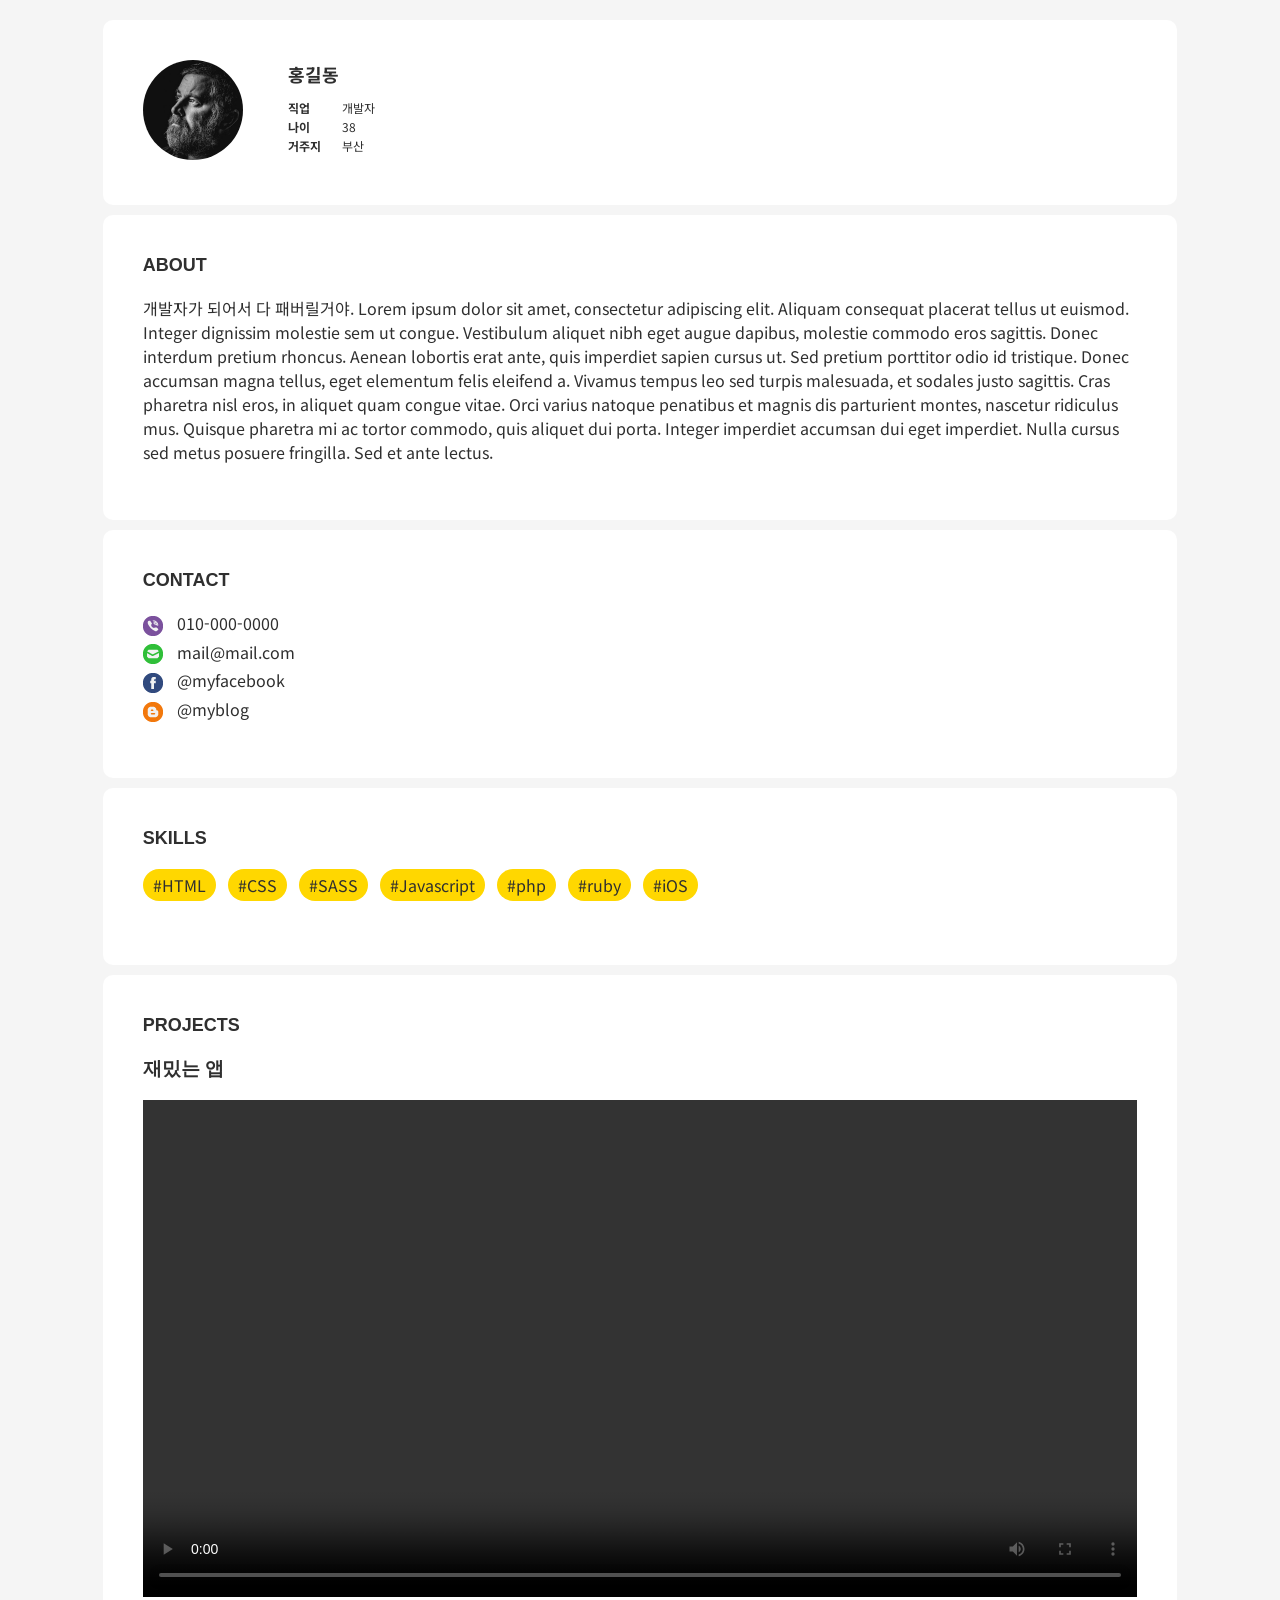
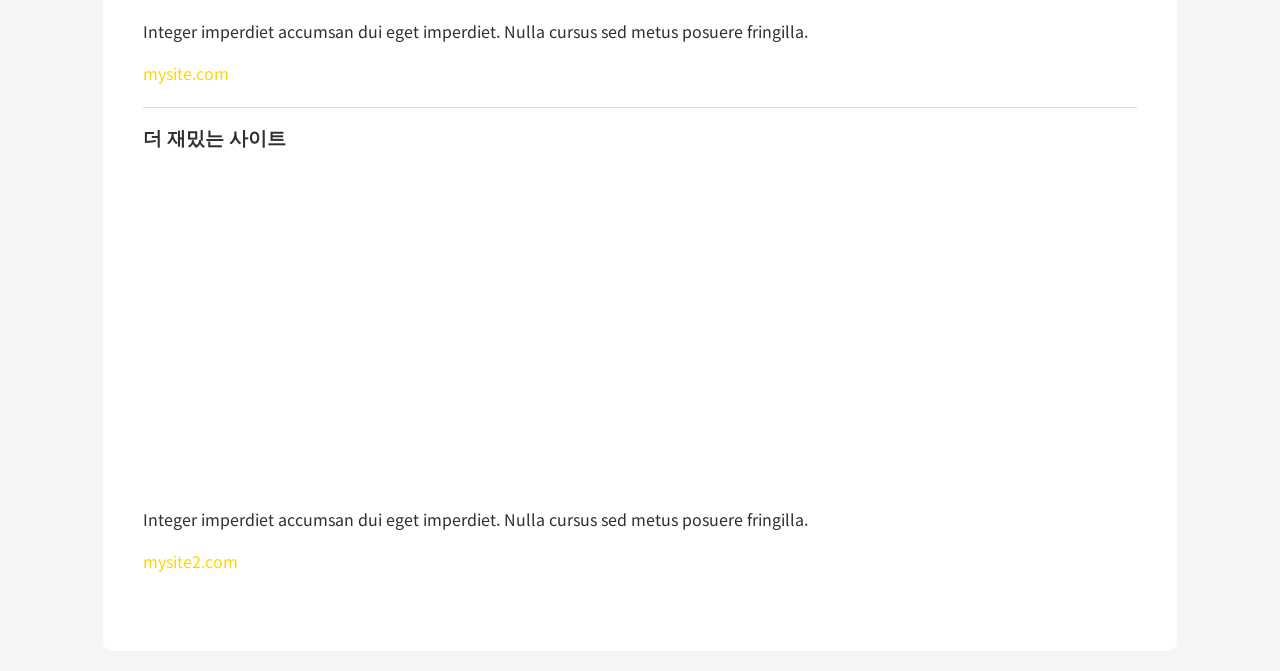
==== 0724/index.html @ 57f7f732 "Add files via upload" ====
<!DOCTYPE html>
<html lang="ko">
<head>
    <meta charset="UTF-8">
    <title>강보승 이력서</title>
    <link rel="stylesheet" href="css/style.css">
</head>
<body>
    <div class="wrapper">
        <h1>홍길동의 이력서</h1> 
    
        <section id="my_info">
            <h2>My info</h2> 
            <img src="images/profile.jpg" alt="홍길동의 얼굴 사진" />
            <table>
                <tbody>
                    <tr id="myname">
                        <th>이름</th>
                        <td>홍길동</td>
                    </tr>
                    <tr>
                        <th>직업</th>
                        <td>개발자</td>
                    </tr>
                    <tr>
                        <th>나이</th>
                        <td>38</td>
                    </tr>
                    <tr>
                        <th>거주지</th>
                        <td>부산</td>
                    </tr>
                </tbody>
            </table>
        </section>
            
        <section id=""about>
            <h2>About</h2>
            <p>개발자가 되어서 다 패버릴거야. Lorem ipsum dolor sit amet, consectetur adipiscing elit. Aliquam consequat placerat tellus ut euismod. Integer dignissim molestie sem ut congue. Vestibulum aliquet nibh eget augue dapibus, molestie commodo eros sagittis. Donec interdum pretium rhoncus. Aenean lobortis erat ante, quis imperdiet sapien cursus ut. Sed pretium porttitor odio id tristique. Donec accumsan magna tellus, eget elementum felis eleifend a. Vivamus tempus leo sed turpis malesuada, et sodales justo sagittis. Cras pharetra nisl eros, in aliquet quam congue vitae. Orci varius natoque penatibus et magnis dis parturient montes, nascetur ridiculus mus. Quisque pharetra mi ac tortor commodo, quis aliquet dui porta. Integer imperdiet accumsan dui eget imperdiet. Nulla cursus sed metus posuere fringilla. Sed et ante lectus.</p>   
        </section>
        
        <section id="contact">
            <h2>Contact</h2>
            <ul>
                <li>
                    <a href="tel:0100000000">010-000-0000</a>
                </li>
                <li>
                    <a href="mailto:mail@mail.com" target="_blank">mail@mail.com</a>
                </li>
                <li>
                    <a href="https://facebook.com/myfacebook" target="_blank">@myfacebook</a>
                </li>
                <li>
                    <a href="https://naver.blog.com/myblog" target="_blank">@myblog</a>
                    </li>
            </ul>  
        </section>
        
        <section id="skill">
            <h2>Skills</h2>
            <ol>
                <li>HTML</li>
                <li>CSS</li>
                <li>SASS</li>
                <li>Javascript</li>
                <li>php</li>
                <li>ruby</li>
                <li>iOS</li>
            </ol>
        </section>
        
        <section id="project">
            <h2>Projects</h2>
            <ol>
                <li>
                    <h3>재밌는 앱</h3>
                    <video src="movie.mp4" controls></video>
                    <p>Integer imperdiet accumsan dui eget imperdiet. Nulla cursus sed metus posuere fringilla.</p>
                    <a href="https://mysite.com" target="_blank">mysite.com</a>
                </li>
                <li>
                    <h3>더 재밌는 사이트</h3>
                    <iframe width="100%" height="315" src="https://www.youtube.com/embed/7vedHzJu-H0" title="YouTube video player" frameborder="0" allow="accelerometer; autoplay; clipboard-write; encrypted-media; gyroscope; picture-in-picture" allowfullscreen></iframe>
                    <p>Integer imperdiet accumsan dui eget imperdiet. Nulla cursus sed metus posuere fringilla.</p>
                    <a href="https://mysite2.com" target="_blank">mysite2.com</a>
                </li>
            </ol>    
        </section>
    </div>
    

</body>
</html>
---- 0724/css/style.css ----
@charset "UTF-8";
@import url('https://fonts.googleapis.com/css2?family=Noto+Sans+KR&display=swap');

body {
    background-color: #f5f5f5;
    color: #2f2f2f;
    font-family: 'Noto Sans KR', sans-serif;
    font-size: 16px;
}

section {
    background-color: white;
    border-radius: 10px;
    padding: 40px;
    margin-bottom: 10px;
}

.wrapper {
    width: 85%;
    margin: 20px auto;
}

h1 {
    display: none;
}

h2, h3 {
    font-family: sans-serif;
}

h2 {
    margin: 0 0 20px 0;
    text-transform: uppercase;
    font-size: 18px;
}

#my_info h2 {
    display: none;
}

#my_info img {
    width: 100px;
    height: auto;
    border-radius: 50px;
    margin-right: 40px;
} 

table {
    display: inline-block;
    border-collapse: collapse;
    border-spacing: 0;
    vertical-align: top;
}

th {
    text-align: left;
    padding-right: 20px;
}

th, td {
    font-size: 12px;
}

#myname th {
    display: none;
}

#myname td {
    display: block;
    font-size: 18px;
    font-weight: bold;
    margin-bottom: 10px;
}

a {
    color: inherit;
    text-decoration: none;
}

a:hover {
    text-decoration: underline;
    color: gold;
}

ul {
    list-style: none;
    padding: 0;
}

ul li {
    margin-bottom: 4px;
}

ul li::before {
    display: inline-block;
    width: 20px;
    height: 20px;
    vertical-align: middle;
    margin-right: 10px;
}

ul li:nth-child(1)::before {
    content: url('../images/ico_mobile.png');
}
ul li:nth-child(2)::before {
    content: url('../images/ico_email.png');
}
ul li:nth-child(3)::before {
    content: url('../images/ico_facebook.png');
}
ul li:nth-child(4)::before {
    content: url('../images/ico_blog.png');
}

#skill ol {
    list-style: none;
    padding: 0;
}

#skill li {
    display: inline-block;
    background-color: gold;
    padding: 4px 10px;
    border-radius: 32px;
    margin: 0 8px 8px 0;
}

#skill li::before {
    content: "#";
}

#project ol {
    list-style: none;
    padding: 0;
}

#project li {
    border-bottom: 1px solid #ddd;
    padding-bottom: 20px;
}

#project li:last-child {
    border-bottom: none;
}

#project video {
    width: 100%;
}

#project a {
    color: gold;
    display: inline-block;
    border-radius: 4px;
    padding: 2px 8px 2px 0;
}

#project a:hover {
    background-color: #2f2f2f;
    text-decoration: none;
    padding: 2px 8px;
    transition: padding 0.2s;
}
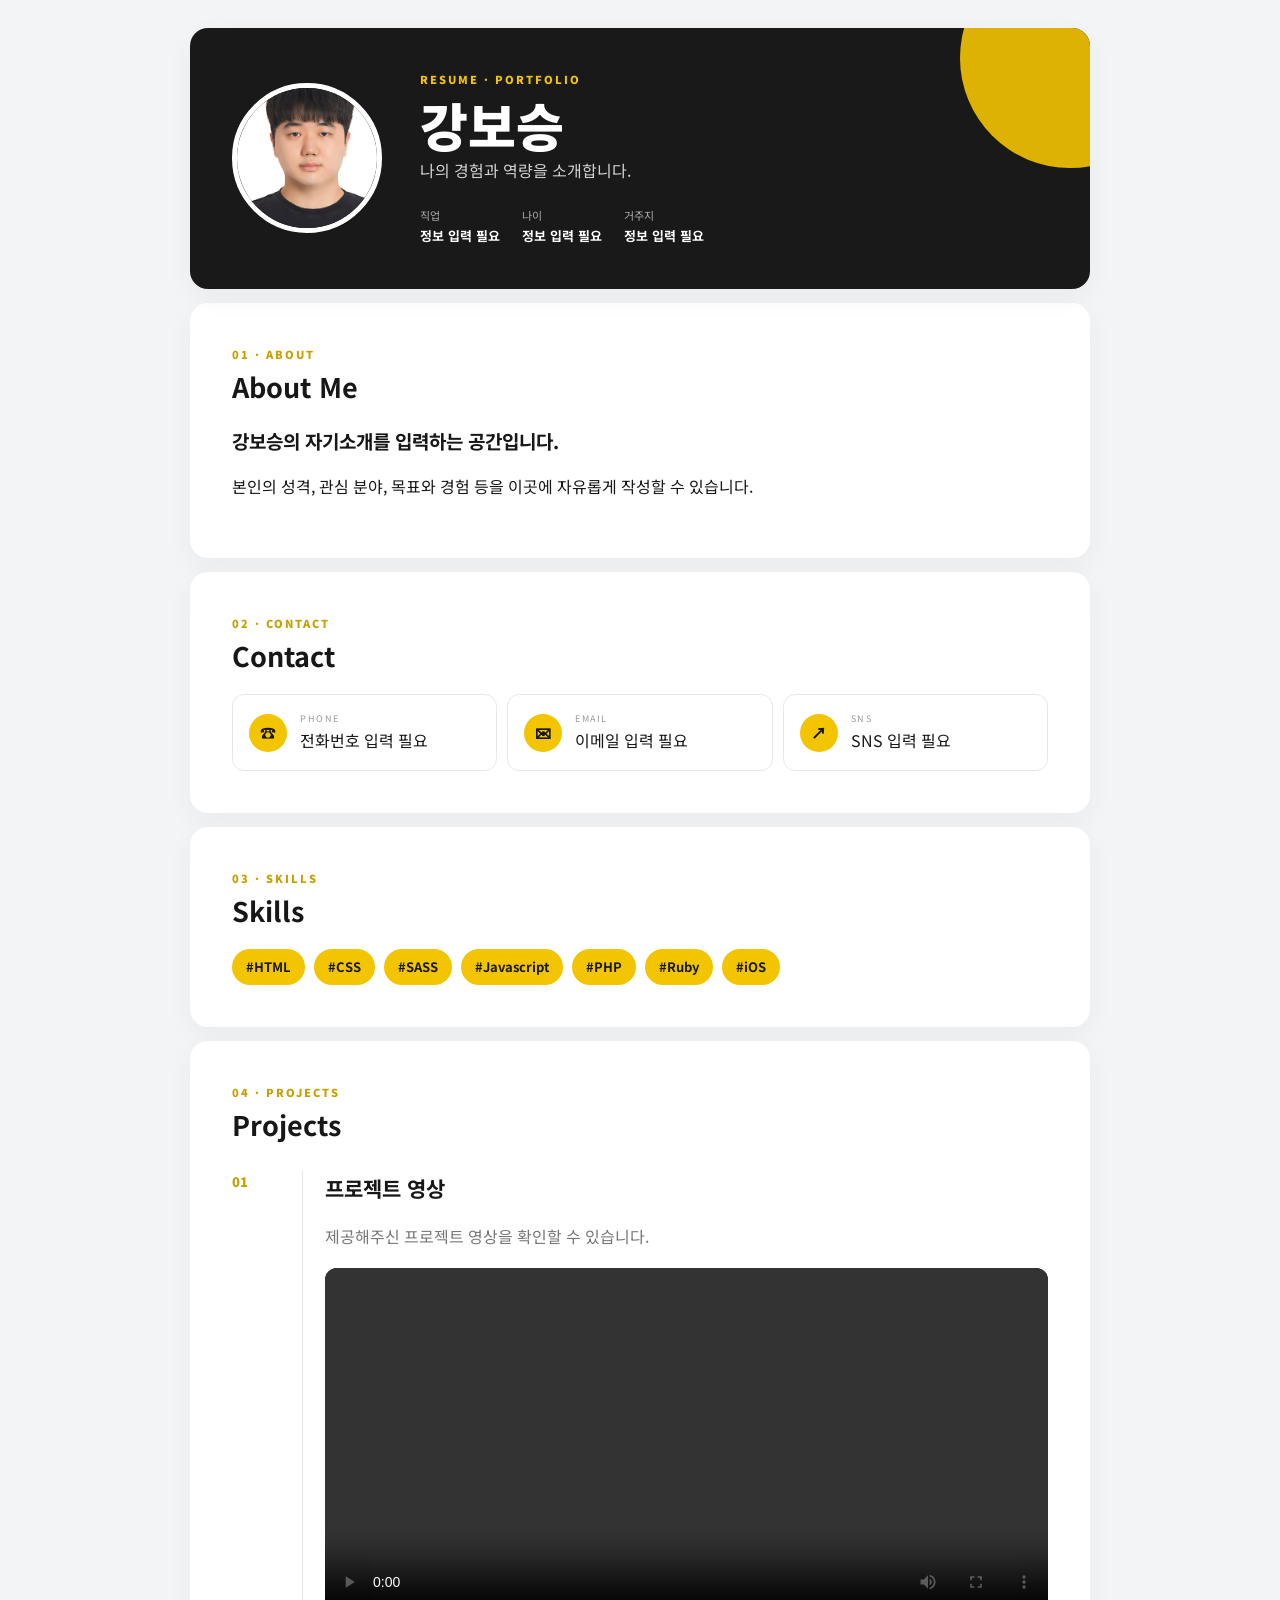
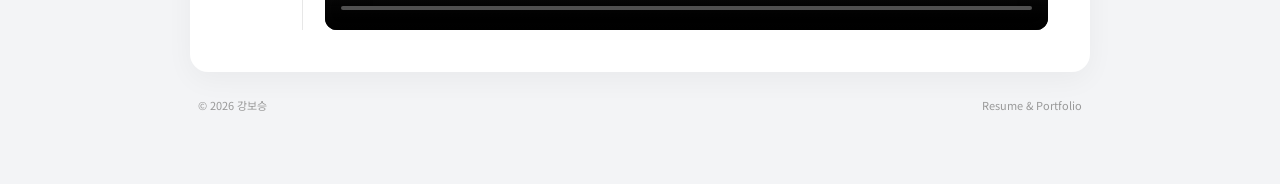
==== commit 50380d10: "Add files via upload" ====
--- a/0724/index.html
+++ b/0724/index.html
@@ -1,94 +1,84 @@
 <!DOCTYPE html>
 <html lang="ko">
 <head>
-    <meta charset="UTF-8">
-    <title>강보승 이력서</title>
-    <link rel="stylesheet" href="css/style.css">
+  <meta charset="UTF-8">
+  <meta name="viewport" content="width=device-width, initial-scale=1.0">
+  <meta name="description" content="강보승 개인 이력서 및 포트폴리오">
+  <title>강보승 | Resume & Portfolio</title>
+  <link rel="stylesheet" href="css/style.css">
 </head>
 <body>
-    <div class="wrapper">
-        <h1>홍길동의 이력서</h1> 
-    
-        <section id="my_info">
-            <h2>My info</h2> 
-            <img src="images/profile.jpg" alt="홍길동의 얼굴 사진" />
-            <table>
-                <tbody>
-                    <tr id="myname">
-                        <th>이름</th>
-                        <td>홍길동</td>
-                    </tr>
-                    <tr>
-                        <th>직업</th>
-                        <td>개발자</td>
-                    </tr>
-                    <tr>
-                        <th>나이</th>
-                        <td>38</td>
-                    </tr>
-                    <tr>
-                        <th>거주지</th>
-                        <td>부산</td>
-                    </tr>
-                </tbody>
-            </table>
-        </section>
-            
-        <section id=""about>
-            <h2>About</h2>
-            <p>개발자가 되어서 다 패버릴거야. Lorem ipsum dolor sit amet, consectetur adipiscing elit. Aliquam consequat placerat tellus ut euismod. Integer dignissim molestie sem ut congue. Vestibulum aliquet nibh eget augue dapibus, molestie commodo eros sagittis. Donec interdum pretium rhoncus. Aenean lobortis erat ante, quis imperdiet sapien cursus ut. Sed pretium porttitor odio id tristique. Donec accumsan magna tellus, eget elementum felis eleifend a. Vivamus tempus leo sed turpis malesuada, et sodales justo sagittis. Cras pharetra nisl eros, in aliquet quam congue vitae. Orci varius natoque penatibus et magnis dis parturient montes, nascetur ridiculus mus. Quisque pharetra mi ac tortor commodo, quis aliquet dui porta. Integer imperdiet accumsan dui eget imperdiet. Nulla cursus sed metus posuere fringilla. Sed et ante lectus.</p>   
-        </section>
-        
-        <section id="contact">
-            <h2>Contact</h2>
-            <ul>
-                <li>
-                    <a href="tel:0100000000">010-000-0000</a>
-                </li>
-                <li>
-                    <a href="mailto:mail@mail.com" target="_blank">mail@mail.com</a>
-                </li>
-                <li>
-                    <a href="https://facebook.com/myfacebook" target="_blank">@myfacebook</a>
-                </li>
-                <li>
-                    <a href="https://naver.blog.com/myblog" target="_blank">@myblog</a>
-                    </li>
-            </ul>  
-        </section>
-        
-        <section id="skill">
-            <h2>Skills</h2>
-            <ol>
-                <li>HTML</li>
-                <li>CSS</li>
-                <li>SASS</li>
-                <li>Javascript</li>
-                <li>php</li>
-                <li>ruby</li>
-                <li>iOS</li>
-            </ol>
-        </section>
-        
-        <section id="project">
-            <h2>Projects</h2>
-            <ol>
-                <li>
-                    <h3>재밌는 앱</h3>
-                    <video src="movie.mp4" controls></video>
-                    <p>Integer imperdiet accumsan dui eget imperdiet. Nulla cursus sed metus posuere fringilla.</p>
-                    <a href="https://mysite.com" target="_blank">mysite.com</a>
-                </li>
-                <li>
-                    <h3>더 재밌는 사이트</h3>
-                    <iframe width="100%" height="315" src="https://www.youtube.com/embed/7vedHzJu-H0" title="YouTube video player" frameborder="0" allow="accelerometer; autoplay; clipboard-write; encrypted-media; gyroscope; picture-in-picture" allowfullscreen></iframe>
-                    <p>Integer imperdiet accumsan dui eget imperdiet. Nulla cursus sed metus posuere fringilla.</p>
-                    <a href="https://mysite2.com" target="_blank">mysite2.com</a>
-                </li>
-            </ol>    
-        </section>
-    </div>
-    
+  <main class="wrapper">
 
+    <section id="my_info" class="profile-card">
+      <div class="profile-photo">
+        <img src="images/profile.jpg" alt="강보승의 증명사진">
+      </div>
+      <div class="profile-content">
+        <p class="eyebrow">RESUME · PORTFOLIO</p>
+        <h1>강보승</h1>
+        <p class="profile-message">나의 경험과 역량을 소개합니다.</p>
+        <div class="info-grid">
+          <div><span>직업</span><strong>정보 입력 필요</strong></div>
+          <div><span>나이</span><strong>정보 입력 필요</strong></div>
+          <div><span>거주지</span><strong>정보 입력 필요</strong></div>
+        </div>
+      </div>
+    </section>
+
+    <section id="about">
+      <p class="section-label">01 · ABOUT</p>
+      <h2>About Me</h2>
+      <p class="lead">강보승의 자기소개를 입력하는 공간입니다.</p>
+      <p>본인의 성격, 관심 분야, 목표와 경험 등을 이곳에 자유롭게 작성할 수 있습니다.</p>
+    </section>
+
+    <section id="contact">
+      <p class="section-label">02 · CONTACT</p>
+      <h2>Contact</h2>
+      <div class="contact-list">
+        <a href="#" class="contact-item">
+          <span class="icon">☎</span>
+          <span><small>PHONE</small>전화번호 입력 필요</span>
+        </a>
+        <a href="#" class="contact-item">
+          <span class="icon">✉</span>
+          <span><small>EMAIL</small>이메일 입력 필요</span>
+        </a>
+        <a href="#" target="_blank" rel="noopener" class="contact-item">
+          <span class="icon">↗</span>
+          <span><small>SNS</small>SNS 입력 필요</span>
+        </a>
+      </div>
+    </section>
+
+    <section id="skill">
+      <p class="section-label">03 · SKILLS</p>
+      <h2>Skills</h2>
+      <div class="skills">
+        <span>#HTML</span><span>#CSS</span><span>#SASS</span>
+        <span>#Javascript</span><span>#PHP</span><span>#Ruby</span><span>#iOS</span>
+      </div>
+    </section>
+
+    <section id="project">
+      <p class="section-label">04 · PROJECTS</p>
+      <h2>Projects</h2>
+      <article class="project-card">
+        <div class="project-number">01</div>
+        <div class="project-body">
+          <h3>프로젝트 영상</h3>
+          <p>제공해주신 프로젝트 영상을 확인할 수 있습니다.</p>
+          <video src="movie.mp4" controls playsinline preload="metadata"></video>
+        </div>
+      </article>
+    </section>
+
+    <footer>
+      <span>© 2026 강보승</span>
+      <span>Resume & Portfolio</span>
+    </footer>
+
+  </main>
 </body>
-</html>+</html>
--- a/0724/css/style.css
+++ b/0724/css/style.css
@@ -1,162 +1,253 @@
 @charset "UTF-8";
-@import url('https://fonts.googleapis.com/css2?family=Noto+Sans+KR&display=swap');
+@import url('https://fonts.googleapis.com/css2?family=Noto+Sans+KR:wght@400;500;700;900&display=swap');
+
+:root {
+  --bg: #f3f4f6;
+  --card: #fff;
+  --text: #171717;
+  --muted: #777;
+  --line: #e7e7e7;
+  --accent: #f3c400;
+  --accent-dark: #c79f00;
+}
+
+* { box-sizing: border-box; }
+
+html { scroll-behavior: smooth; }
 
 body {
-    background-color: #f5f5f5;
-    color: #2f2f2f;
-    font-family: 'Noto Sans KR', sans-serif;
-    font-size: 16px;
+  margin: 0;
+  background: var(--bg);
+  color: var(--text);
+  font-family: 'Noto Sans KR', sans-serif;
+  line-height: 1.7;
+}
+
+.wrapper {
+  width: min(900px, 92%);
+  margin: 28px auto 60px;
 }
 
 section {
-    background-color: white;
-    border-radius: 10px;
-    padding: 40px;
-    margin-bottom: 10px;
-}
-
-.wrapper {
-    width: 85%;
-    margin: 20px auto;
-}
+  background: var(--card);
+  border-radius: 18px;
+  padding: 42px;
+  margin-bottom: 14px;
+  box-shadow: 0 8px 28px rgba(0,0,0,.045);
+}
+
+.profile-card {
+  display: flex;
+  align-items: center;
+  gap: 38px;
+  min-height: 250px;
+  background: #191919;
+  color: white;
+  overflow: hidden;
+  position: relative;
+}
+
+.profile-card::after {
+  content: "";
+  position: absolute;
+  width: 220px;
+  height: 220px;
+  right: -90px;
+  top: -80px;
+  border-radius: 50%;
+  background: var(--accent);
+  opacity: .9;
+}
+
+.profile-photo {
+  position: relative;
+  z-index: 1;
+  flex: 0 0 150px;
+}
+
+.profile-photo img {
+  display: block;
+  width: 150px;
+  height: 150px;
+  object-fit: cover;
+  border-radius: 50%;
+  border: 5px solid white;
+}
+
+.profile-content {
+  position: relative;
+  z-index: 1;
+}
+
+.eyebrow, .section-label {
+  margin: 0 0 7px;
+  font-size: 11px;
+  font-weight: 900;
+  letter-spacing: 2px;
+  color: var(--accent-dark);
+}
+
+.profile-card .eyebrow { color: var(--accent); }
+
+h1, h2, h3 { margin-top: 0; }
 
 h1 {
-    display: none;
-}
-
-h2, h3 {
-    font-family: sans-serif;
+  margin-bottom: 4px;
+  font-size: clamp(32px, 6vw, 52px);
+  line-height: 1.1;
+  font-weight: 900;
 }
 
 h2 {
-    margin: 0 0 20px 0;
-    text-transform: uppercase;
-    font-size: 18px;
-}
-
-#my_info h2 {
-    display: none;
-}
-
-#my_info img {
-    width: 100px;
-    height: auto;
-    border-radius: 50px;
-    margin-right: 40px;
-} 
-
-table {
-    display: inline-block;
-    border-collapse: collapse;
-    border-spacing: 0;
-    vertical-align: top;
-}
-
-th {
-    text-align: left;
-    padding-right: 20px;
-}
-
-th, td {
-    font-size: 12px;
-}
-
-#myname th {
-    display: none;
-}
-
-#myname td {
-    display: block;
-    font-size: 18px;
-    font-weight: bold;
-    margin-bottom: 10px;
-}
-
-a {
-    color: inherit;
-    text-decoration: none;
-}
-
-a:hover {
-    text-decoration: underline;
-    color: gold;
-}
-
-ul {
-    list-style: none;
-    padding: 0;
-}
-
-ul li {
-    margin-bottom: 4px;
-}
-
-ul li::before {
-    display: inline-block;
-    width: 20px;
-    height: 20px;
-    vertical-align: middle;
-    margin-right: 10px;
-}
-
-ul li:nth-child(1)::before {
-    content: url('../images/ico_mobile.png');
-}
-ul li:nth-child(2)::before {
-    content: url('../images/ico_email.png');
-}
-ul li:nth-child(3)::before {
-    content: url('../images/ico_facebook.png');
-}
-ul li:nth-child(4)::before {
-    content: url('../images/ico_blog.png');
-}
-
-#skill ol {
-    list-style: none;
-    padding: 0;
-}
-
-#skill li {
-    display: inline-block;
-    background-color: gold;
-    padding: 4px 10px;
-    border-radius: 32px;
-    margin: 0 8px 8px 0;
-}
-
-#skill li::before {
-    content: "#";
-}
-
-#project ol {
-    list-style: none;
-    padding: 0;
-}
-
-#project li {
-    border-bottom: 1px solid #ddd;
-    padding-bottom: 20px;
-}
-
-#project li:last-child {
-    border-bottom: none;
-}
-
-#project video {
-    width: 100%;
-}
-
-#project a {
-    color: gold;
-    display: inline-block;
-    border-radius: 4px;
-    padding: 2px 8px 2px 0;
-}
-
-#project a:hover {
-    background-color: #2f2f2f;
-    text-decoration: none;
-    padding: 2px 8px;
-    transition: padding 0.2s;
-}
+  margin-bottom: 22px;
+  font-size: 27px;
+  line-height: 1.2;
+}
+
+h3 {
+  margin-bottom: 6px;
+  font-size: 21px;
+}
+
+.profile-message {
+  margin: 0 0 22px;
+  color: #d2d2d2;
+}
+
+.info-grid {
+  display: flex;
+  flex-wrap: wrap;
+  gap: 22px;
+}
+
+.info-grid div {
+  display: flex;
+  flex-direction: column;
+}
+
+.info-grid span {
+  color: #aaa;
+  font-size: 11px;
+  text-transform: uppercase;
+}
+
+.info-grid strong { font-size: 13px; }
+
+.lead {
+  font-size: 19px;
+  font-weight: 700;
+  margin-bottom: 8px;
+}
+
+.contact-list {
+  display: grid;
+  grid-template-columns: repeat(3, 1fr);
+  gap: 10px;
+}
+
+.contact-item {
+  display: flex;
+  align-items: center;
+  gap: 13px;
+  padding: 16px;
+  border: 1px solid var(--line);
+  border-radius: 12px;
+  color: inherit;
+  text-decoration: none;
+  transition: .2s ease;
+}
+
+.contact-item:hover {
+  transform: translateY(-2px);
+  border-color: var(--accent);
+  background: #fffdf2;
+}
+
+.contact-item small {
+  display: block;
+  color: #999;
+  font-size: 9px;
+  letter-spacing: 1.5px;
+}
+
+.icon {
+  display: grid;
+  place-items: center;
+  width: 38px;
+  height: 38px;
+  border-radius: 50%;
+  background: var(--accent);
+  font-weight: 900;
+}
+
+.skills {
+  display: flex;
+  flex-wrap: wrap;
+  gap: 9px;
+}
+
+.skills span {
+  padding: 7px 14px;
+  border-radius: 999px;
+  background: var(--accent);
+  font-size: 13px;
+  font-weight: 700;
+}
+
+.project-card {
+  display: grid;
+  grid-template-columns: 55px 1fr;
+  gap: 15px;
+  padding-top: 8px;
+}
+
+.project-number {
+  font-size: 13px;
+  font-weight: 900;
+  color: var(--accent-dark);
+}
+
+.project-body {
+  border-left: 1px solid var(--line);
+  padding-left: 22px;
+}
+
+.project-body p { color: var(--muted); }
+
+video {
+  display: block;
+  width: 100%;
+  max-height: 560px;
+  margin-top: 18px;
+  background: #111;
+  border-radius: 12px;
+}
+
+footer {
+  display: flex;
+  justify-content: space-between;
+  color: #999;
+  font-size: 11px;
+  padding: 10px 8px;
+}
+
+@media (max-width: 650px) {
+  .wrapper { width: 94%; margin-top: 12px; }
+  section { padding: 26px 22px; border-radius: 14px; }
+
+  .profile-card {
+    align-items: flex-start;
+    flex-direction: column;
+    gap: 20px;
+  }
+
+  .profile-photo img {
+    width: 110px;
+    height: 110px;
+  }
+
+  .contact-list { grid-template-columns: 1fr; }
+  .project-card { grid-template-columns: 35px 1fr; }
+  .project-body { padding-left: 15px; }
+  footer { flex-direction: column; gap: 3px; }
+}
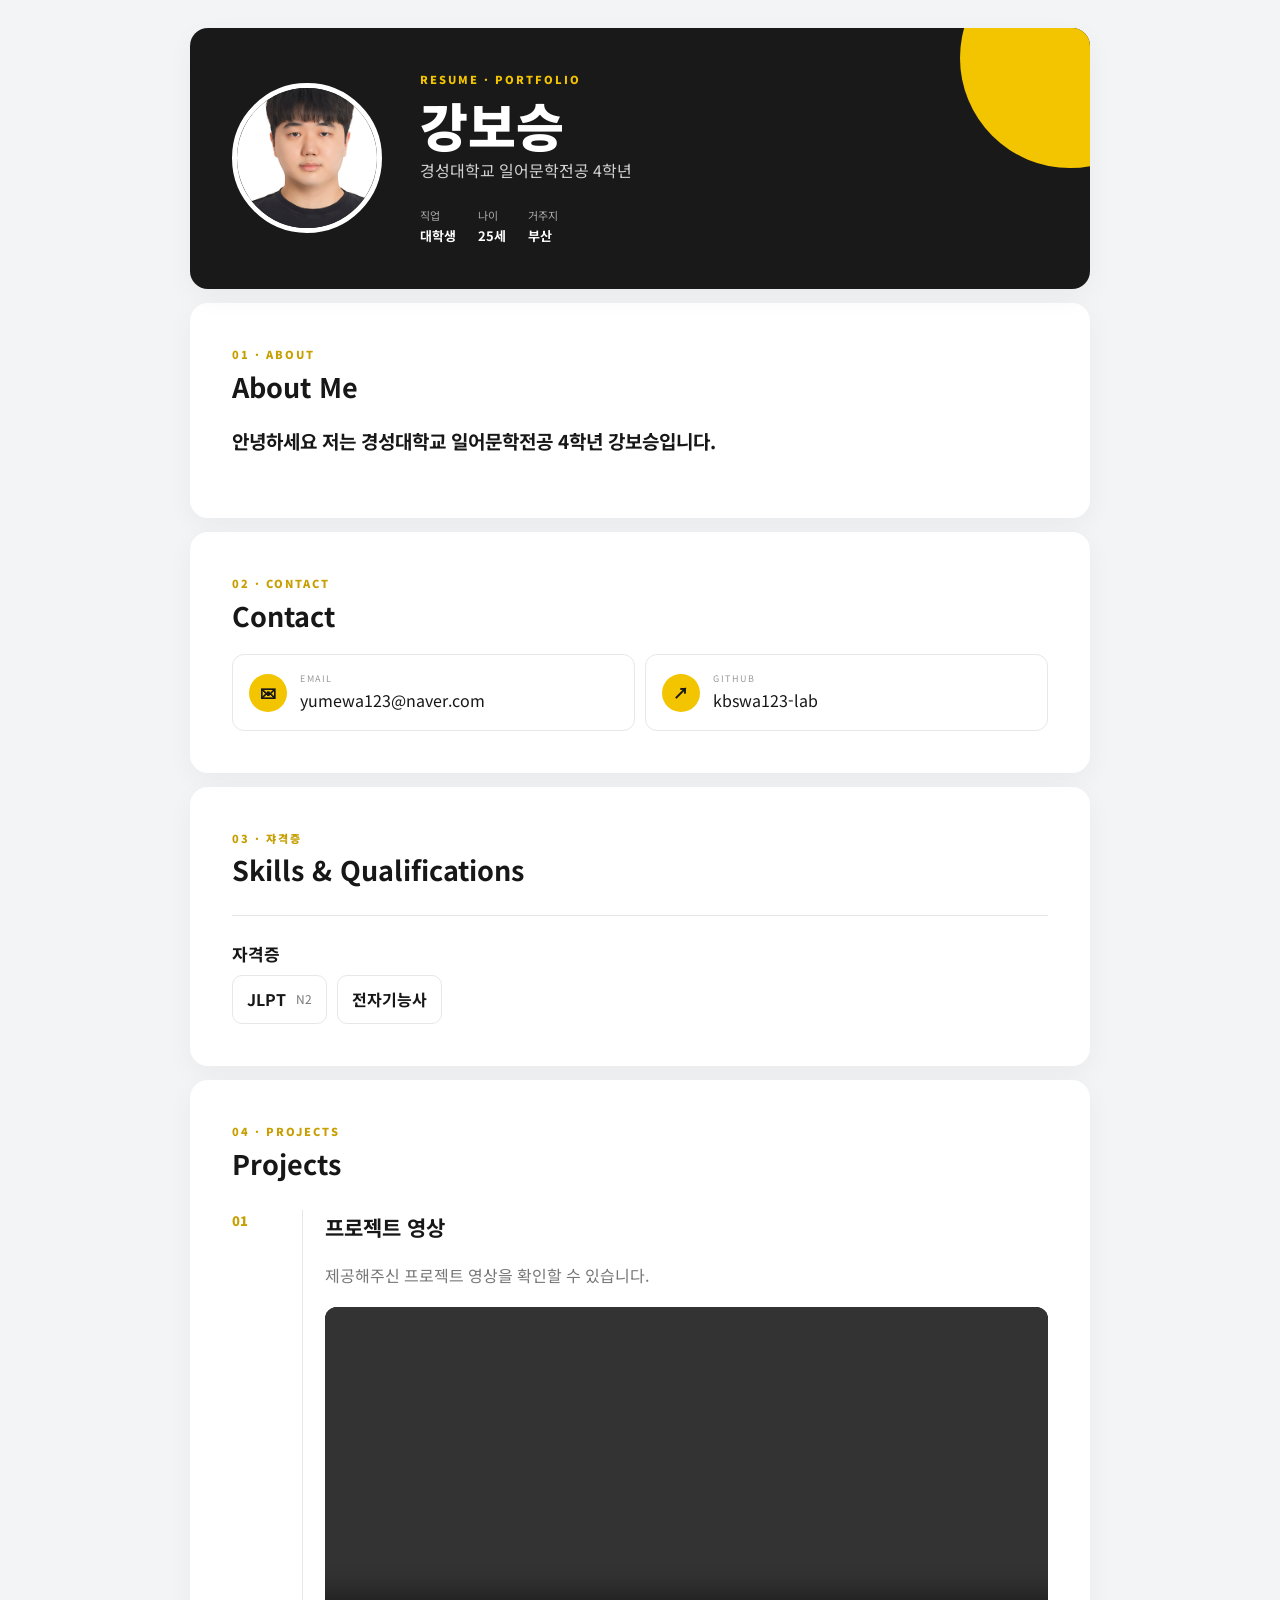
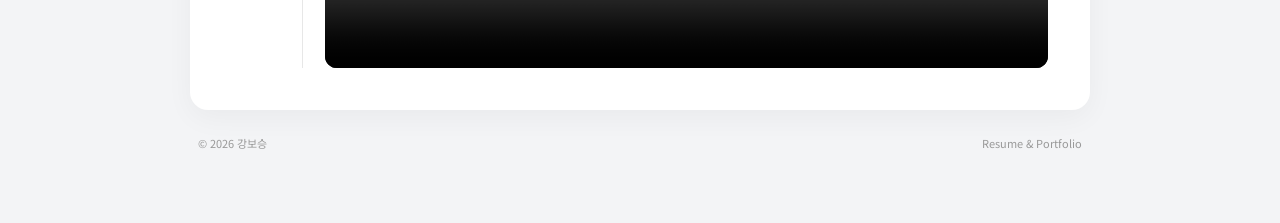
==== commit 8a569bc0: "Add files via upload" ====
--- a/0724/index.html
+++ b/0724/index.html
@@ -1,84 +1,20 @@
 <!DOCTYPE html>
-<html lang="ko">
-<head>
-  <meta charset="UTF-8">
-  <meta name="viewport" content="width=device-width, initial-scale=1.0">
-  <meta name="description" content="강보승 개인 이력서 및 포트폴리오">
-  <title>강보승 | Resume & Portfolio</title>
-  <link rel="stylesheet" href="css/style.css">
-</head>
-<body>
-  <main class="wrapper">
-
-    <section id="my_info" class="profile-card">
-      <div class="profile-photo">
-        <img src="images/profile.jpg" alt="강보승의 증명사진">
-      </div>
-      <div class="profile-content">
-        <p class="eyebrow">RESUME · PORTFOLIO</p>
-        <h1>강보승</h1>
-        <p class="profile-message">나의 경험과 역량을 소개합니다.</p>
-        <div class="info-grid">
-          <div><span>직업</span><strong>정보 입력 필요</strong></div>
-          <div><span>나이</span><strong>정보 입력 필요</strong></div>
-          <div><span>거주지</span><strong>정보 입력 필요</strong></div>
-        </div>
-      </div>
-    </section>
-
-    <section id="about">
-      <p class="section-label">01 · ABOUT</p>
-      <h2>About Me</h2>
-      <p class="lead">강보승의 자기소개를 입력하는 공간입니다.</p>
-      <p>본인의 성격, 관심 분야, 목표와 경험 등을 이곳에 자유롭게 작성할 수 있습니다.</p>
-    </section>
-
-    <section id="contact">
-      <p class="section-label">02 · CONTACT</p>
-      <h2>Contact</h2>
-      <div class="contact-list">
-        <a href="#" class="contact-item">
-          <span class="icon">☎</span>
-          <span><small>PHONE</small>전화번호 입력 필요</span>
-        </a>
-        <a href="#" class="contact-item">
-          <span class="icon">✉</span>
-          <span><small>EMAIL</small>이메일 입력 필요</span>
-        </a>
-        <a href="#" target="_blank" rel="noopener" class="contact-item">
-          <span class="icon">↗</span>
-          <span><small>SNS</small>SNS 입력 필요</span>
-        </a>
-      </div>
-    </section>
-
-    <section id="skill">
-      <p class="section-label">03 · SKILLS</p>
-      <h2>Skills</h2>
-      <div class="skills">
-        <span>#HTML</span><span>#CSS</span><span>#SASS</span>
-        <span>#Javascript</span><span>#PHP</span><span>#Ruby</span><span>#iOS</span>
-      </div>
-    </section>
-
-    <section id="project">
-      <p class="section-label">04 · PROJECTS</p>
-      <h2>Projects</h2>
-      <article class="project-card">
-        <div class="project-number">01</div>
-        <div class="project-body">
-          <h3>프로젝트 영상</h3>
-          <p>제공해주신 프로젝트 영상을 확인할 수 있습니다.</p>
-          <video src="movie.mp4" controls playsinline preload="metadata"></video>
-        </div>
-      </article>
-    </section>
-
-    <footer>
-      <span>© 2026 강보승</span>
-      <span>Resume & Portfolio</span>
-    </footer>
-
-  </main>
-</body>
-</html>
+<html lang="ko"><head>
+<meta charset="UTF-8"><meta name="viewport" content="width=device-width, initial-scale=1.0">
+<title>강보승 | Resume & Portfolio</title><link rel="stylesheet" href="css/style.css">
+</head><body><main class="wrapper">
+<section class="profile-card">
+<div class="profile-photo"><img src="images/profile.jpg" alt="강보승의 증명사진"></div>
+<div class="profile-content"><p class="eyebrow">RESUME · PORTFOLIO</p><h1>강보승</h1>
+<p class="profile-message">경성대학교 일어문학전공 4학년</p>
+<div class="info-grid"><div><span>직업</span><strong>대학생</strong></div><div><span>나이</span><strong>25세</strong></div><div><span>거주지</span><strong>부산</strong></div></div></div></section>
+<section id="about"><p class="section-label">01 · ABOUT</p><h2>About Me</h2><p class="lead">안녕하세요 저는 경성대학교 일어문학전공 4학년 강보승입니다.</p></section>
+<section id="contact"><p class="section-label">02 · CONTACT</p><h2>Contact</h2><div class="contact-list">
+<a href="mailto:yumewa123@naver.com" class="contact-item"><span class="icon">✉</span><span><small>EMAIL</small>yumewa123@naver.com</span></a>
+<a href="https://github.com/kbswa123-lab" target="_blank" rel="noopener" class="contact-item"><span class="icon">↗</span><span><small>GITHUB</small>kbswa123-lab</span></a>
+</div></section>
+<section id="skill"><p class="section-label">03 · 쟈격증</p><h2>Skills & Qualifications</h2>
+<div class="qualifications"><h3>자격증</h3><div class="qualification-list"><div><strong>JLPT</strong><span>N2</span></div><div><strong>전자기능사</strong></div></div></div></section>
+<section id="project"><p class="section-label">04 · PROJECTS</p><h2>Projects</h2><article class="project-card"><div class="project-number">01</div><div class="project-body"><h3>프로젝트 영상</h3><p>제공해주신 프로젝트 영상을 확인할 수 있습니다.</p><video src="movie.mp4" controls playsinline preload="metadata"></video></div></article></section>
+<footer><span>© 2026 강보승</span><span>Resume & Portfolio</span></footer>
+</main></body></html>
--- a/0724/css/style.css
+++ b/0724/css/style.css
@@ -1,253 +1,16 @@
 @charset "UTF-8";
 @import url('https://fonts.googleapis.com/css2?family=Noto+Sans+KR:wght@400;500;700;900&display=swap');
-
-:root {
-  --bg: #f3f4f6;
-  --card: #fff;
-  --text: #171717;
-  --muted: #777;
-  --line: #e7e7e7;
-  --accent: #f3c400;
-  --accent-dark: #c79f00;
-}
-
-* { box-sizing: border-box; }
-
-html { scroll-behavior: smooth; }
-
-body {
-  margin: 0;
-  background: var(--bg);
-  color: var(--text);
-  font-family: 'Noto Sans KR', sans-serif;
-  line-height: 1.7;
-}
-
-.wrapper {
-  width: min(900px, 92%);
-  margin: 28px auto 60px;
-}
-
-section {
-  background: var(--card);
-  border-radius: 18px;
-  padding: 42px;
-  margin-bottom: 14px;
-  box-shadow: 0 8px 28px rgba(0,0,0,.045);
-}
-
-.profile-card {
-  display: flex;
-  align-items: center;
-  gap: 38px;
-  min-height: 250px;
-  background: #191919;
-  color: white;
-  overflow: hidden;
-  position: relative;
-}
-
-.profile-card::after {
-  content: "";
-  position: absolute;
-  width: 220px;
-  height: 220px;
-  right: -90px;
-  top: -80px;
-  border-radius: 50%;
-  background: var(--accent);
-  opacity: .9;
-}
-
-.profile-photo {
-  position: relative;
-  z-index: 1;
-  flex: 0 0 150px;
-}
-
-.profile-photo img {
-  display: block;
-  width: 150px;
-  height: 150px;
-  object-fit: cover;
-  border-radius: 50%;
-  border: 5px solid white;
-}
-
-.profile-content {
-  position: relative;
-  z-index: 1;
-}
-
-.eyebrow, .section-label {
-  margin: 0 0 7px;
-  font-size: 11px;
-  font-weight: 900;
-  letter-spacing: 2px;
-  color: var(--accent-dark);
-}
-
-.profile-card .eyebrow { color: var(--accent); }
-
-h1, h2, h3 { margin-top: 0; }
-
-h1 {
-  margin-bottom: 4px;
-  font-size: clamp(32px, 6vw, 52px);
-  line-height: 1.1;
-  font-weight: 900;
-}
-
-h2 {
-  margin-bottom: 22px;
-  font-size: 27px;
-  line-height: 1.2;
-}
-
-h3 {
-  margin-bottom: 6px;
-  font-size: 21px;
-}
-
-.profile-message {
-  margin: 0 0 22px;
-  color: #d2d2d2;
-}
-
-.info-grid {
-  display: flex;
-  flex-wrap: wrap;
-  gap: 22px;
-}
-
-.info-grid div {
-  display: flex;
-  flex-direction: column;
-}
-
-.info-grid span {
-  color: #aaa;
-  font-size: 11px;
-  text-transform: uppercase;
-}
-
-.info-grid strong { font-size: 13px; }
-
-.lead {
-  font-size: 19px;
-  font-weight: 700;
-  margin-bottom: 8px;
-}
-
-.contact-list {
-  display: grid;
-  grid-template-columns: repeat(3, 1fr);
-  gap: 10px;
-}
-
-.contact-item {
-  display: flex;
-  align-items: center;
-  gap: 13px;
-  padding: 16px;
-  border: 1px solid var(--line);
-  border-radius: 12px;
-  color: inherit;
-  text-decoration: none;
-  transition: .2s ease;
-}
-
-.contact-item:hover {
-  transform: translateY(-2px);
-  border-color: var(--accent);
-  background: #fffdf2;
-}
-
-.contact-item small {
-  display: block;
-  color: #999;
-  font-size: 9px;
-  letter-spacing: 1.5px;
-}
-
-.icon {
-  display: grid;
-  place-items: center;
-  width: 38px;
-  height: 38px;
-  border-radius: 50%;
-  background: var(--accent);
-  font-weight: 900;
-}
-
-.skills {
-  display: flex;
-  flex-wrap: wrap;
-  gap: 9px;
-}
-
-.skills span {
-  padding: 7px 14px;
-  border-radius: 999px;
-  background: var(--accent);
-  font-size: 13px;
-  font-weight: 700;
-}
-
-.project-card {
-  display: grid;
-  grid-template-columns: 55px 1fr;
-  gap: 15px;
-  padding-top: 8px;
-}
-
-.project-number {
-  font-size: 13px;
-  font-weight: 900;
-  color: var(--accent-dark);
-}
-
-.project-body {
-  border-left: 1px solid var(--line);
-  padding-left: 22px;
-}
-
-.project-body p { color: var(--muted); }
-
-video {
-  display: block;
-  width: 100%;
-  max-height: 560px;
-  margin-top: 18px;
-  background: #111;
-  border-radius: 12px;
-}
-
-footer {
-  display: flex;
-  justify-content: space-between;
-  color: #999;
-  font-size: 11px;
-  padding: 10px 8px;
-}
-
-@media (max-width: 650px) {
-  .wrapper { width: 94%; margin-top: 12px; }
-  section { padding: 26px 22px; border-radius: 14px; }
-
-  .profile-card {
-    align-items: flex-start;
-    flex-direction: column;
-    gap: 20px;
-  }
-
-  .profile-photo img {
-    width: 110px;
-    height: 110px;
-  }
-
-  .contact-list { grid-template-columns: 1fr; }
-  .project-card { grid-template-columns: 35px 1fr; }
-  .project-body { padding-left: 15px; }
-  footer { flex-direction: column; gap: 3px; }
-}
+:root{--bg:#f3f4f6;--card:#fff;--text:#171717;--muted:#777;--line:#e7e7e7;--accent:#f3c400;--accent-dark:#c79f00}
+*{box-sizing:border-box}html{scroll-behavior:smooth}body{margin:0;background:var(--bg);color:var(--text);font-family:'Noto Sans KR',sans-serif;line-height:1.7}
+.wrapper{width:min(900px,92%);margin:28px auto 60px}section{background:var(--card);border-radius:18px;padding:42px;margin-bottom:14px;box-shadow:0 8px 28px rgba(0,0,0,.045)}
+.profile-card{display:flex;align-items:center;gap:38px;min-height:250px;background:#191919;color:#fff;overflow:hidden;position:relative}.profile-card:after{content:"";position:absolute;width:220px;height:220px;right:-90px;top:-80px;border-radius:50%;background:var(--accent)}
+.profile-photo,.profile-content{position:relative;z-index:1}.profile-photo{flex:0 0 150px}.profile-photo img{display:block;width:150px;height:150px;object-fit:cover;border-radius:50%;border:5px solid #fff}
+.eyebrow,.section-label{margin:0 0 7px;font-size:11px;font-weight:900;letter-spacing:2px;color:var(--accent-dark)}.profile-card .eyebrow{color:var(--accent)}
+h1,h2,h3{margin-top:0}h1{margin-bottom:4px;font-size:clamp(32px,6vw,52px);line-height:1.1;font-weight:900}h2{margin-bottom:22px;font-size:27px;line-height:1.2}h3{margin-bottom:6px;font-size:21px}
+.profile-message{margin:0 0 22px;color:#d2d2d2}.info-grid{display:flex;flex-wrap:wrap;gap:22px}.info-grid div{display:flex;flex-direction:column}.info-grid span{color:#aaa;font-size:11px}.info-grid strong{font-size:13px}
+.lead{font-size:19px;font-weight:700}.contact-list{display:grid;grid-template-columns:repeat(2,1fr);gap:10px}.contact-item{display:flex;align-items:center;gap:13px;padding:16px;border:1px solid var(--line);border-radius:12px;color:inherit;text-decoration:none;transition:.2s}.contact-item:hover{transform:translateY(-2px);border-color:var(--accent);background:#fffdf2}.contact-item small{display:block;color:#999;font-size:9px;letter-spacing:1.5px}
+.icon{display:grid;place-items:center;width:38px;height:38px;border-radius:50%;background:var(--accent);font-weight:900}.skills{display:flex;flex-wrap:wrap;gap:9px}.skills span{padding:7px 14px;border-radius:999px;background:var(--accent);font-size:13px;font-weight:700}
+.qualifications{margin-top:28px;border-top:1px solid var(--line);padding-top:24px}.qualifications h3{font-size:17px}.qualification-list{display:flex;flex-wrap:wrap;gap:10px}.qualification-list div{display:flex;align-items:center;gap:10px;border:1px solid var(--line);border-radius:10px;padding:10px 14px}.qualification-list span{font-size:12px;color:#777}
+.project-card{display:grid;grid-template-columns:55px 1fr;gap:15px;padding-top:8px}.project-number{font-size:13px;font-weight:900;color:var(--accent-dark)}.project-body{border-left:1px solid var(--line);padding-left:22px}.project-body p{color:var(--muted)}
+video{display:block;width:100%;max-height:560px;margin-top:18px;background:#111;border-radius:12px}footer{display:flex;justify-content:space-between;color:#999;font-size:11px;padding:10px 8px}
+@media(max-width:650px){.wrapper{width:94%;margin-top:12px}section{padding:26px 22px;border-radius:14px}.profile-card{align-items:flex-start;flex-direction:column;gap:20px}.profile-photo img{width:110px;height:110px}.contact-list{grid-template-columns:1fr}.project-card{grid-template-columns:35px 1fr}.project-body{padding-left:15px}footer{flex-direction:column;gap:3px}}
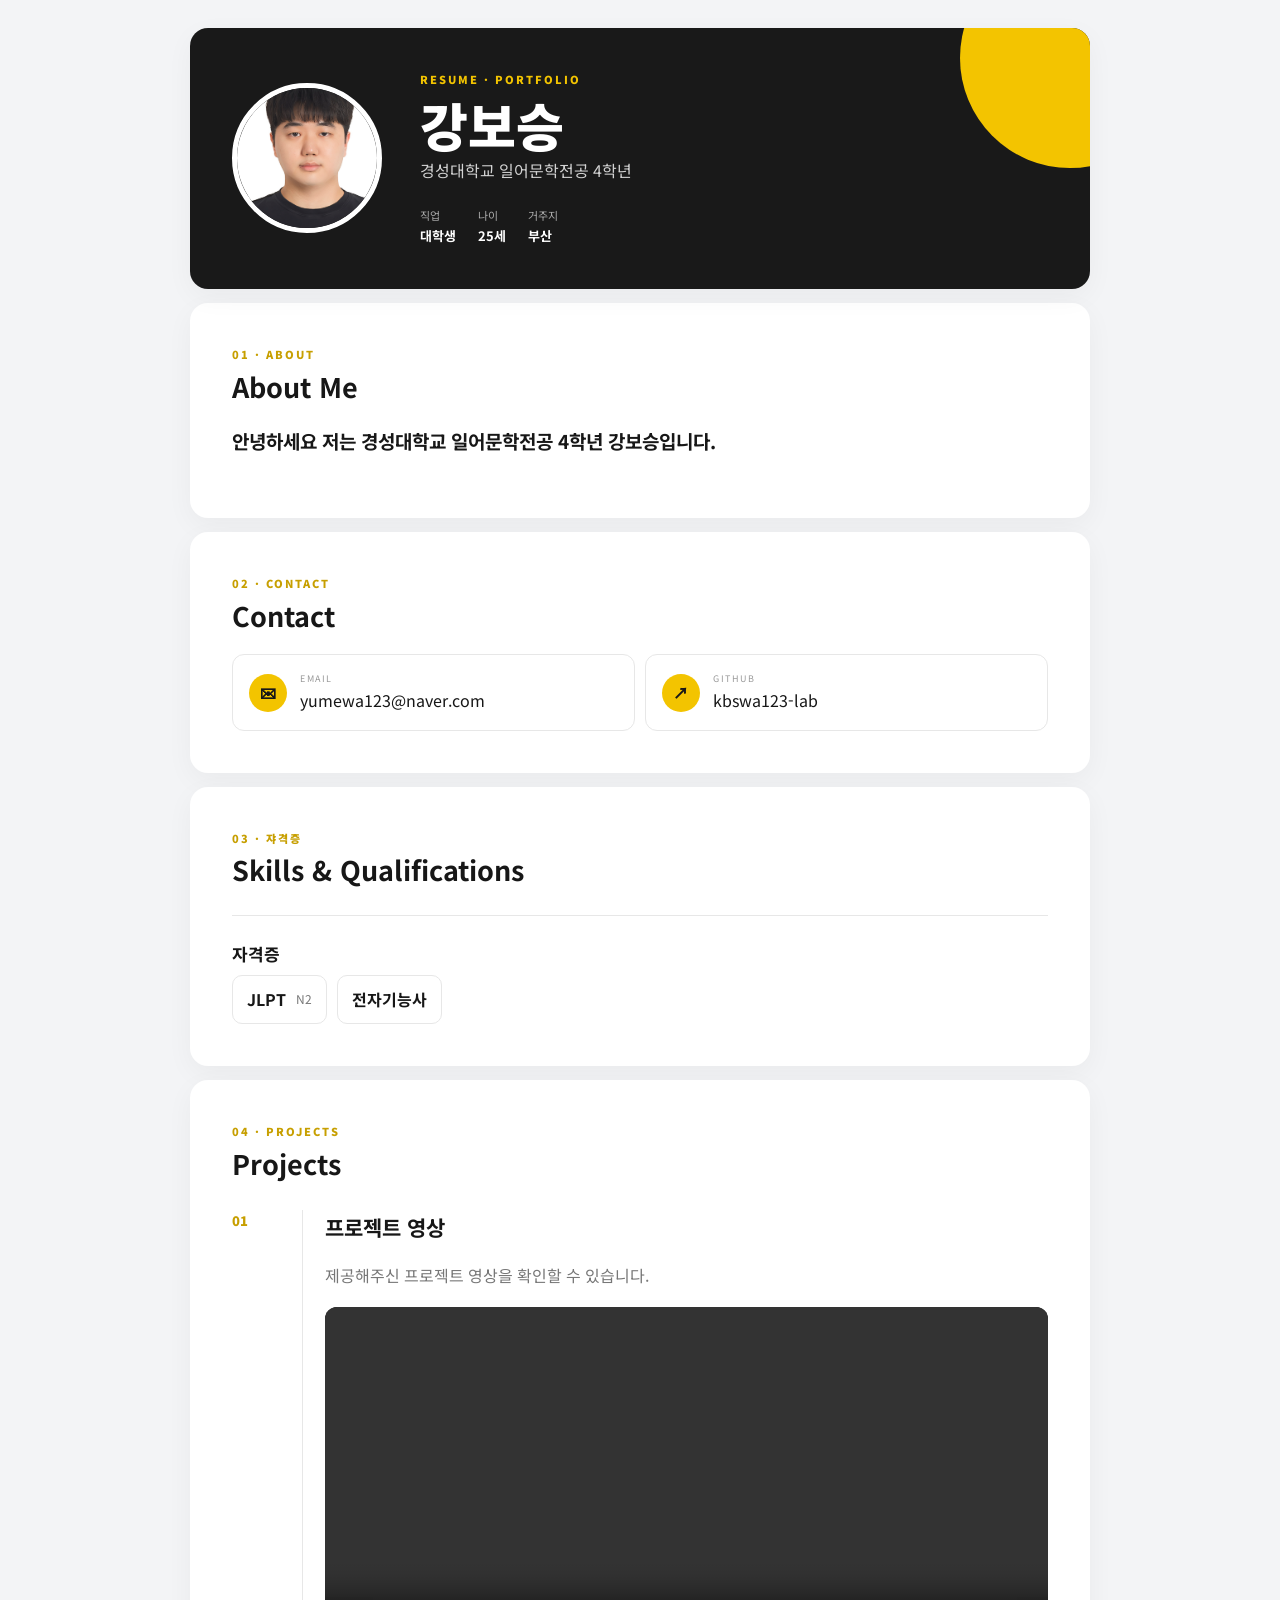
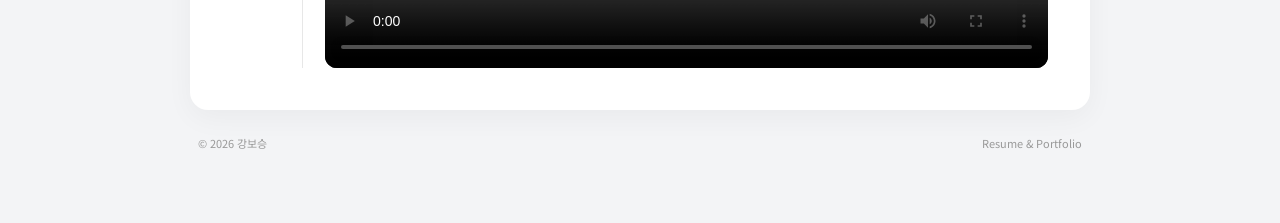
==== commit 24636cc4: "Add files via upload" ====
--- a/0724/index.html
+++ b/0724/index.html
@@ -1,20 +1,20 @@
-<!DOCTYPE html>
-<html lang="ko"><head>
-<meta charset="UTF-8"><meta name="viewport" content="width=device-width, initial-scale=1.0">
-<title>강보승 | Resume & Portfolio</title><link rel="stylesheet" href="css/style.css">
-</head><body><main class="wrapper">
-<section class="profile-card">
-<div class="profile-photo"><img src="images/profile.jpg" alt="강보승의 증명사진"></div>
-<div class="profile-content"><p class="eyebrow">RESUME · PORTFOLIO</p><h1>강보승</h1>
-<p class="profile-message">경성대학교 일어문학전공 4학년</p>
-<div class="info-grid"><div><span>직업</span><strong>대학생</strong></div><div><span>나이</span><strong>25세</strong></div><div><span>거주지</span><strong>부산</strong></div></div></div></section>
-<section id="about"><p class="section-label">01 · ABOUT</p><h2>About Me</h2><p class="lead">안녕하세요 저는 경성대학교 일어문학전공 4학년 강보승입니다.</p></section>
-<section id="contact"><p class="section-label">02 · CONTACT</p><h2>Contact</h2><div class="contact-list">
-<a href="mailto:yumewa123@naver.com" class="contact-item"><span class="icon">✉</span><span><small>EMAIL</small>yumewa123@naver.com</span></a>
-<a href="https://github.com/kbswa123-lab" target="_blank" rel="noopener" class="contact-item"><span class="icon">↗</span><span><small>GITHUB</small>kbswa123-lab</span></a>
-</div></section>
-<section id="skill"><p class="section-label">03 · 쟈격증</p><h2>Skills & Qualifications</h2>
-<div class="qualifications"><h3>자격증</h3><div class="qualification-list"><div><strong>JLPT</strong><span>N2</span></div><div><strong>전자기능사</strong></div></div></div></section>
-<section id="project"><p class="section-label">04 · PROJECTS</p><h2>Projects</h2><article class="project-card"><div class="project-number">01</div><div class="project-body"><h3>프로젝트 영상</h3><p>제공해주신 프로젝트 영상을 확인할 수 있습니다.</p><video src="movie.mp4" controls playsinline preload="metadata"></video></div></article></section>
-<footer><span>© 2026 강보승</span><span>Resume & Portfolio</span></footer>
+<!DOCTYPE html>
+<html lang="ko"><head>
+<meta charset="UTF-8"><meta name="viewport" content="width=device-width, initial-scale=1.0">
+<title>강보승 | Resume & Portfolio</title><link rel="stylesheet" href="css/style.css">
+</head><body><main class="wrapper">
+<section class="profile-card">
+<div class="profile-photo"><img src="images/profile.jpg" alt="강보승의 증명사진"></div>
+<div class="profile-content"><p class="eyebrow">RESUME · PORTFOLIO</p><h1>강보승</h1>
+<p class="profile-message">경성대학교 일어문학전공 4학년</p>
+<div class="info-grid"><div><span>직업</span><strong>대학생</strong></div><div><span>나이</span><strong>25세</strong></div><div><span>거주지</span><strong>부산</strong></div></div></div></section>
+<section id="about"><p class="section-label">01 · ABOUT</p><h2>About Me</h2><p class="lead">안녕하세요 저는 경성대학교 일어문학전공 4학년 강보승입니다.</p></section>
+<section id="contact"><p class="section-label">02 · CONTACT</p><h2>Contact</h2><div class="contact-list">
+<a href="mailto:yumewa123@naver.com" class="contact-item"><span class="icon">✉</span><span><small>EMAIL</small>yumewa123@naver.com</span></a>
+<a href="https://github.com/kbswa123-lab" target="_blank" rel="noopener" class="contact-item"><span class="icon">↗</span><span><small>GITHUB</small>kbswa123-lab</span></a>
+</div></section>
+<section id="skill"><p class="section-label">03 · 쟈격증</p><h2>Skills & Qualifications</h2>
+<div class="qualifications"><h3>자격증</h3><div class="qualification-list"><div><strong>JLPT</strong><span>N2</span></div><div><strong>전자기능사</strong></div></div></div></section>
+<section id="project"><p class="section-label">04 · PROJECTS</p><h2>Projects</h2><article class="project-card"><div class="project-number">01</div><div class="project-body"><h3>프로젝트 영상</h3><p>제공해주신 프로젝트 영상을 확인할 수 있습니다.</p><video src="movie.mp4" controls playsinline preload="metadata"></video></div></article></section>
+<footer><span>© 2026 강보승</span><span>Resume & Portfolio</span></footer>
 </main></body></html>
--- a/0724/css/style.css
+++ b/0724/css/style.css
@@ -1,16 +1,16 @@
-@charset "UTF-8";
-@import url('https://fonts.googleapis.com/css2?family=Noto+Sans+KR:wght@400;500;700;900&display=swap');
-:root{--bg:#f3f4f6;--card:#fff;--text:#171717;--muted:#777;--line:#e7e7e7;--accent:#f3c400;--accent-dark:#c79f00}
-*{box-sizing:border-box}html{scroll-behavior:smooth}body{margin:0;background:var(--bg);color:var(--text);font-family:'Noto Sans KR',sans-serif;line-height:1.7}
-.wrapper{width:min(900px,92%);margin:28px auto 60px}section{background:var(--card);border-radius:18px;padding:42px;margin-bottom:14px;box-shadow:0 8px 28px rgba(0,0,0,.045)}
-.profile-card{display:flex;align-items:center;gap:38px;min-height:250px;background:#191919;color:#fff;overflow:hidden;position:relative}.profile-card:after{content:"";position:absolute;width:220px;height:220px;right:-90px;top:-80px;border-radius:50%;background:var(--accent)}
-.profile-photo,.profile-content{position:relative;z-index:1}.profile-photo{flex:0 0 150px}.profile-photo img{display:block;width:150px;height:150px;object-fit:cover;border-radius:50%;border:5px solid #fff}
-.eyebrow,.section-label{margin:0 0 7px;font-size:11px;font-weight:900;letter-spacing:2px;color:var(--accent-dark)}.profile-card .eyebrow{color:var(--accent)}
-h1,h2,h3{margin-top:0}h1{margin-bottom:4px;font-size:clamp(32px,6vw,52px);line-height:1.1;font-weight:900}h2{margin-bottom:22px;font-size:27px;line-height:1.2}h3{margin-bottom:6px;font-size:21px}
-.profile-message{margin:0 0 22px;color:#d2d2d2}.info-grid{display:flex;flex-wrap:wrap;gap:22px}.info-grid div{display:flex;flex-direction:column}.info-grid span{color:#aaa;font-size:11px}.info-grid strong{font-size:13px}
-.lead{font-size:19px;font-weight:700}.contact-list{display:grid;grid-template-columns:repeat(2,1fr);gap:10px}.contact-item{display:flex;align-items:center;gap:13px;padding:16px;border:1px solid var(--line);border-radius:12px;color:inherit;text-decoration:none;transition:.2s}.contact-item:hover{transform:translateY(-2px);border-color:var(--accent);background:#fffdf2}.contact-item small{display:block;color:#999;font-size:9px;letter-spacing:1.5px}
-.icon{display:grid;place-items:center;width:38px;height:38px;border-radius:50%;background:var(--accent);font-weight:900}.skills{display:flex;flex-wrap:wrap;gap:9px}.skills span{padding:7px 14px;border-radius:999px;background:var(--accent);font-size:13px;font-weight:700}
-.qualifications{margin-top:28px;border-top:1px solid var(--line);padding-top:24px}.qualifications h3{font-size:17px}.qualification-list{display:flex;flex-wrap:wrap;gap:10px}.qualification-list div{display:flex;align-items:center;gap:10px;border:1px solid var(--line);border-radius:10px;padding:10px 14px}.qualification-list span{font-size:12px;color:#777}
-.project-card{display:grid;grid-template-columns:55px 1fr;gap:15px;padding-top:8px}.project-number{font-size:13px;font-weight:900;color:var(--accent-dark)}.project-body{border-left:1px solid var(--line);padding-left:22px}.project-body p{color:var(--muted)}
-video{display:block;width:100%;max-height:560px;margin-top:18px;background:#111;border-radius:12px}footer{display:flex;justify-content:space-between;color:#999;font-size:11px;padding:10px 8px}
-@media(max-width:650px){.wrapper{width:94%;margin-top:12px}section{padding:26px 22px;border-radius:14px}.profile-card{align-items:flex-start;flex-direction:column;gap:20px}.profile-photo img{width:110px;height:110px}.contact-list{grid-template-columns:1fr}.project-card{grid-template-columns:35px 1fr}.project-body{padding-left:15px}footer{flex-direction:column;gap:3px}}
+@charset "UTF-8";
+@import url('https://fonts.googleapis.com/css2?family=Noto+Sans+KR:wght@400;500;700;900&display=swap');
+:root{--bg:#f3f4f6;--card:#fff;--text:#171717;--muted:#777;--line:#e7e7e7;--accent:#f3c400;--accent-dark:#c79f00}
+*{box-sizing:border-box}html{scroll-behavior:smooth}body{margin:0;background:var(--bg);color:var(--text);font-family:'Noto Sans KR',sans-serif;line-height:1.7}
+.wrapper{width:min(900px,92%);margin:28px auto 60px}section{background:var(--card);border-radius:18px;padding:42px;margin-bottom:14px;box-shadow:0 8px 28px rgba(0,0,0,.045)}
+.profile-card{display:flex;align-items:center;gap:38px;min-height:250px;background:#191919;color:#fff;overflow:hidden;position:relative}.profile-card:after{content:"";position:absolute;width:220px;height:220px;right:-90px;top:-80px;border-radius:50%;background:var(--accent)}
+.profile-photo,.profile-content{position:relative;z-index:1}.profile-photo{flex:0 0 150px}.profile-photo img{display:block;width:150px;height:150px;object-fit:cover;border-radius:50%;border:5px solid #fff}
+.eyebrow,.section-label{margin:0 0 7px;font-size:11px;font-weight:900;letter-spacing:2px;color:var(--accent-dark)}.profile-card .eyebrow{color:var(--accent)}
+h1,h2,h3{margin-top:0}h1{margin-bottom:4px;font-size:clamp(32px,6vw,52px);line-height:1.1;font-weight:900}h2{margin-bottom:22px;font-size:27px;line-height:1.2}h3{margin-bottom:6px;font-size:21px}
+.profile-message{margin:0 0 22px;color:#d2d2d2}.info-grid{display:flex;flex-wrap:wrap;gap:22px}.info-grid div{display:flex;flex-direction:column}.info-grid span{color:#aaa;font-size:11px}.info-grid strong{font-size:13px}
+.lead{font-size:19px;font-weight:700}.contact-list{display:grid;grid-template-columns:repeat(2,1fr);gap:10px}.contact-item{display:flex;align-items:center;gap:13px;padding:16px;border:1px solid var(--line);border-radius:12px;color:inherit;text-decoration:none;transition:.2s}.contact-item:hover{transform:translateY(-2px);border-color:var(--accent);background:#fffdf2}.contact-item small{display:block;color:#999;font-size:9px;letter-spacing:1.5px}
+.icon{display:grid;place-items:center;width:38px;height:38px;border-radius:50%;background:var(--accent);font-weight:900}.skills{display:flex;flex-wrap:wrap;gap:9px}.skills span{padding:7px 14px;border-radius:999px;background:var(--accent);font-size:13px;font-weight:700}
+.qualifications{margin-top:28px;border-top:1px solid var(--line);padding-top:24px}.qualifications h3{font-size:17px}.qualification-list{display:flex;flex-wrap:wrap;gap:10px}.qualification-list div{display:flex;align-items:center;gap:10px;border:1px solid var(--line);border-radius:10px;padding:10px 14px}.qualification-list span{font-size:12px;color:#777}
+.project-card{display:grid;grid-template-columns:55px 1fr;gap:15px;padding-top:8px}.project-number{font-size:13px;font-weight:900;color:var(--accent-dark)}.project-body{border-left:1px solid var(--line);padding-left:22px}.project-body p{color:var(--muted)}
+video{display:block;width:100%;max-height:560px;margin-top:18px;background:#111;border-radius:12px}footer{display:flex;justify-content:space-between;color:#999;font-size:11px;padding:10px 8px}
+@media(max-width:650px){.wrapper{width:94%;margin-top:12px}section{padding:26px 22px;border-radius:14px}.profile-card{align-items:flex-start;flex-direction:column;gap:20px}.profile-photo img{width:110px;height:110px}.contact-list{grid-template-columns:1fr}.project-card{grid-template-columns:35px 1fr}.project-body{padding-left:15px}footer{flex-direction:column;gap:3px}}
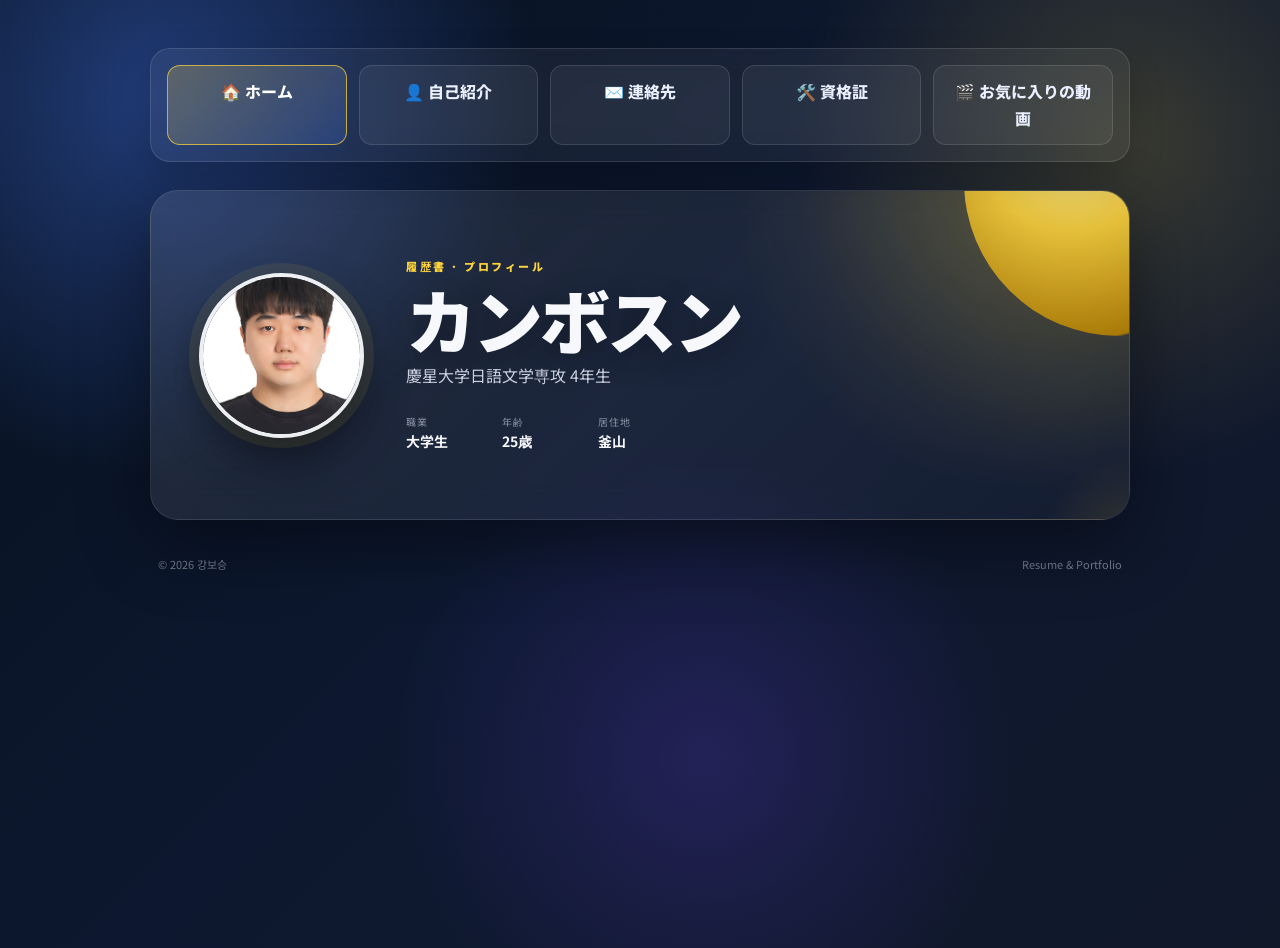
==== commit 51261334: "commit" ====
--- a/0724/index.html
+++ b/0724/index.html
@@ -1,20 +1,530 @@
-<!DOCTYPE html>
-<html lang="ko"><head>
-<meta charset="UTF-8"><meta name="viewport" content="width=device-width, initial-scale=1.0">
-<title>강보승 | Resume & Portfolio</title><link rel="stylesheet" href="css/style.css">
-</head><body><main class="wrapper">
-<section class="profile-card">
-<div class="profile-photo"><img src="images/profile.jpg" alt="강보승의 증명사진"></div>
-<div class="profile-content"><p class="eyebrow">RESUME · PORTFOLIO</p><h1>강보승</h1>
-<p class="profile-message">경성대학교 일어문학전공 4학년</p>
-<div class="info-grid"><div><span>직업</span><strong>대학생</strong></div><div><span>나이</span><strong>25세</strong></div><div><span>거주지</span><strong>부산</strong></div></div></div></section>
-<section id="about"><p class="section-label">01 · ABOUT</p><h2>About Me</h2><p class="lead">안녕하세요 저는 경성대학교 일어문학전공 4학년 강보승입니다.</p></section>
-<section id="contact"><p class="section-label">02 · CONTACT</p><h2>Contact</h2><div class="contact-list">
-<a href="mailto:yumewa123@naver.com" class="contact-item"><span class="icon">✉</span><span><small>EMAIL</small>yumewa123@naver.com</span></a>
-<a href="https://github.com/kbswa123-lab" target="_blank" rel="noopener" class="contact-item"><span class="icon">↗</span><span><small>GITHUB</small>kbswa123-lab</span></a>
-</div></section>
-<section id="skill"><p class="section-label">03 · 쟈격증</p><h2>Skills & Qualifications</h2>
-<div class="qualifications"><h3>자격증</h3><div class="qualification-list"><div><strong>JLPT</strong><span>N2</span></div><div><strong>전자기능사</strong></div></div></div></section>
-<section id="project"><p class="section-label">04 · PROJECTS</p><h2>Projects</h2><article class="project-card"><div class="project-number">01</div><div class="project-body"><h3>프로젝트 영상</h3><p>제공해주신 프로젝트 영상을 확인할 수 있습니다.</p><video src="movie.mp4" controls playsinline preload="metadata"></video></div></article></section>
-<footer><span>© 2026 강보승</span><span>Resume & Portfolio</span></footer>
-</main></body></html>+<!DOCTYPE html>
+<html lang="ko"><head>
+<meta charset="UTF-8"><meta name="viewport" content="width=device-width, initial-scale=1.0">
+<title>강보승 | Resume & Portfolio</title><style>
+@import url('https://fonts.googleapis.com/css2?family=Noto+Sans+KR:wght@400;500;700;800;900&display=swap');
+
+:root{
+  --bg:#090b12;
+  --panel:rgba(20,24,36,.72);
+  --panel2:rgba(255,255,255,.055);
+  --text:#f7f8fc;
+  --muted:#a8afbf;
+  --line:rgba(255,255,255,.10);
+  --accent:#ffd43b;
+  --accent2:#ff9f1c;
+  --blue:#6ea8ff;
+  --shadow:0 25px 70px rgba(0,0,0,.42);
+}
+
+*{box-sizing:border-box}
+html{scroll-behavior:smooth}
+body{
+  margin:0;
+  color:var(--text);
+  font-family:'Noto Sans KR',sans-serif;
+  line-height:1.7;
+  min-height:100vh;
+  background:
+    radial-gradient(circle at 12% 10%,rgba(72,125,255,.38),transparent 27%),
+    radial-gradient(circle at 88% 15%,rgba(255,212,59,.18),transparent 24%),
+    radial-gradient(circle at 55% 80%,rgba(116,73,255,.20),transparent 30%),
+    linear-gradient(135deg,#07111f 0%,#0d1830 48%,#11182a 100%);
+  overflow-x:hidden;
+}
+
+body:before{
+  content:"";
+  position:fixed;
+  inset:0;
+  pointer-events:none;
+  opacity:.28;
+  background-image:
+    linear-gradient(rgba(255,255,255,.035) 1px,transparent 1px),
+    linear-gradient(90deg,rgba(255,255,255,.035) 1px,transparent 1px);
+  background-size:36px 36px;
+  mask-image:linear-gradient(to bottom,#000,transparent 85%);
+}
+
+.wrapper{
+  width:min(980px,92%);
+  margin:48px auto 70px;
+}
+
+section{
+  position:relative;
+  margin-bottom:22px;
+  padding:38px;
+  border:1px solid var(--line);
+  border-radius:28px;
+  background:linear-gradient(145deg,rgba(255,255,255,.075),rgba(255,255,255,.025));
+  backdrop-filter:blur(18px);
+  -webkit-backdrop-filter:blur(18px);
+  box-shadow:var(--shadow);
+  overflow:hidden;
+  transition:transform .35s ease,border-color .35s ease,box-shadow .35s ease;
+}
+
+section:hover{
+  transform:translateY(-6px);
+  border-color:rgba(255,212,59,.28);
+  box-shadow:0 32px 85px rgba(0,0,0,.48);
+}
+
+section:after{
+  content:"";
+  position:absolute;
+  width:180px;
+  height:180px;
+  right:-90px;
+  bottom:-110px;
+  border-radius:50%;
+  background:radial-gradient(circle,rgba(255,212,59,.13),transparent 68%);
+  pointer-events:none;
+}
+
+.profile-card{
+  min-height:330px;
+  display:flex;
+  align-items:center;
+  gap:42px;
+  padding:48px;
+  background:
+    linear-gradient(135deg,rgba(255,255,255,.10),rgba(255,255,255,.025)),
+    radial-gradient(circle at 90% 0%,rgba(255,212,59,.18),transparent 32%);
+}
+
+.profile-card:before{
+  content:"";
+  position:absolute;
+  width:310px;
+  height:310px;
+  right:-145px;
+  top:-165px;
+  border-radius:50%;
+  background:radial-gradient(circle at 35% 35%,#fff2a1 0,var(--accent) 34%,#bd8600 72%,transparent 73%);
+  opacity:.85;
+  filter:blur(.2px);
+}
+
+.profile-photo,.profile-content{
+  position:relative;
+  z-index:2;
+}
+
+.profile-photo{
+  flex:0 0 165px;
+}
+
+.profile-photo img{
+  display:block;
+  width:165px;
+  height:165px;
+  object-fit:cover;
+  border-radius:50%;
+  border:4px solid rgba(255,255,255,.92);
+  box-shadow:
+    0 0 0 10px rgba(255,212,59,.08),
+    0 20px 45px rgba(0,0,0,.48);
+  transition:transform .45s ease,box-shadow .45s ease;
+}
+
+.profile-photo img:hover{
+  transform:scale(1.05) rotate(2deg);
+  box-shadow:
+    0 0 0 12px rgba(255,212,59,.13),
+    0 25px 55px rgba(0,0,0,.58);
+}
+
+.eyebrow,.section-label{
+  margin:0 0 9px;
+  color:var(--accent);
+  font-size:11px;
+  font-weight:900;
+  letter-spacing:2.5px;
+}
+
+h1,h2,h3{margin-top:0}
+h1{
+  margin-bottom:8px;
+  font-size:clamp(42px,7vw,70px);
+  line-height:1;
+  font-weight:900;
+  letter-spacing:-3px;
+  text-shadow:0 8px 30px rgba(0,0,0,.35);
+}
+
+h2{
+  margin-bottom:22px;
+  font-size:31px;
+  line-height:1.2;
+  letter-spacing:-1px;
+}
+
+h3{
+  margin-bottom:7px;
+  font-size:21px;
+}
+
+.profile-message{
+  margin:0 0 24px;
+  color:#cbd1df;
+  font-size:16px;
+}
+
+.info-grid{
+  display:flex;
+  flex-wrap:wrap;
+  gap:26px;
+}
+
+.info-grid div{
+  display:flex;
+  flex-direction:column;
+  min-width:70px;
+}
+
+.info-grid span{
+  color:#858da0;
+  font-size:10px;
+  letter-spacing:1px;
+}
+
+.info-grid strong{
+  font-size:14px;
+}
+
+.lead{
+  margin:0;
+  font-size:20px;
+  font-weight:700;
+  color:#edf0f7;
+}
+
+.contact-list{
+  display:grid;
+  grid-template-columns:repeat(2,1fr);
+  gap:14px;
+}
+
+.contact-item{
+  display:flex;
+  align-items:center;
+  gap:14px;
+  min-height:76px;
+  padding:17px;
+  border:1px solid var(--line);
+  border-radius:17px;
+  background:rgba(255,255,255,.045);
+  color:var(--text);
+  text-decoration:none;
+  transition:transform .25s ease,background .25s ease,border-color .25s ease;
+}
+
+.contact-item:hover{
+  transform:translateY(-4px);
+  background:rgba(255,212,59,.08);
+  border-color:rgba(255,212,59,.42);
+}
+
+.contact-item small{
+  display:block;
+  color:#7f8799;
+  font-size:9px;
+  letter-spacing:1.6px;
+}
+
+.icon{
+  display:grid;
+  place-items:center;
+  width:44px;
+  height:44px;
+  flex:0 0 44px;
+  border-radius:14px;
+  color:#141414;
+  background:linear-gradient(145deg,#fff08a,var(--accent));
+  font-weight:900;
+  box-shadow:0 10px 22px rgba(255,212,59,.18);
+}
+
+.skills{
+  display:flex;
+  flex-wrap:wrap;
+  gap:10px;
+}
+
+.skills span{
+  display:inline-block;
+  padding:8px 15px;
+  border:1px solid rgba(255,255,255,.10);
+  border-radius:999px;
+  color:#1a1a1a;
+  background:linear-gradient(145deg,#ffe98a,var(--accent));
+  font-size:13px;
+  font-weight:800;
+  box-shadow:0 8px 20px rgba(255,212,59,.13);
+  transition:transform .22s ease;
+}
+
+.skills span:hover{transform:translateY(-3px) scale(1.03)}
+
+.qualifications{
+  margin-top:30px;
+  padding-top:25px;
+  border-top:1px solid var(--line);
+}
+
+.qualifications h3{font-size:17px}
+
+.qualification-list{
+  display:flex;
+  flex-wrap:wrap;
+  gap:12px;
+}
+
+.qualification-list div{
+  display:flex;
+  align-items:center;
+  gap:10px;
+  padding:12px 16px;
+  border:1px solid var(--line);
+  border-radius:14px;
+  background:rgba(255,255,255,.045);
+}
+
+.qualification-list div:before{
+  content:"✓";
+  display:grid;
+  place-items:center;
+  width:23px;
+  height:23px;
+  border-radius:50%;
+  background:var(--accent);
+  color:#151515;
+  font-size:12px;
+  font-weight:900;
+}
+
+.qualification-list span{
+  color:var(--muted);
+  font-size:12px;
+}
+
+.project-card{
+  display:grid;
+  grid-template-columns:55px 1fr;
+  gap:16px;
+  padding-top:7px;
+}
+
+.project-number{
+  font-size:13px;
+  font-weight:900;
+  color:var(--accent);
+}
+
+.project-body{
+  padding-left:23px;
+  border-left:1px solid var(--line);
+}
+
+.project-body p{color:var(--muted)}
+
+video{
+  display:block;
+  width:100%;
+  max-height:560px;
+  margin-top:20px;
+  border:1px solid var(--line);
+  border-radius:18px;
+  background:#050608;
+  box-shadow:0 20px 45px rgba(0,0,0,.38);
+}
+
+footer{
+  display:flex;
+  justify-content:space-between;
+  padding:13px 8px;
+  color:#747c8e;
+  font-size:11px;
+}
+
+@media(max-width:650px){
+  .wrapper{width:94%;margin:18px auto 45px}
+  section{padding:27px 22px;border-radius:21px}
+  .profile-card{
+    align-items:flex-start;
+    flex-direction:column;
+    gap:24px;
+    padding:32px 25px 36px;
+  }
+  .profile-photo{flex-basis:auto}
+  .profile-photo img{width:120px;height:120px}
+  h1{font-size:48px}
+  h2{font-size:27px}
+  .contact-list{grid-template-columns:1fr}
+  .project-card{grid-template-columns:34px 1fr}
+  .project-body{padding-left:15px}
+  footer{flex-direction:column;gap:4px}
+}
+
+/* 항목별 페이지 이동 네비게이션 */
+.section-nav{
+  display:flex;
+  flex-wrap:wrap;
+  gap:12px;
+  margin:0 0 28px;
+  padding:16px;
+  border:1px solid rgba(255,255,255,.12);
+  border-radius:20px;
+  background:rgba(255,255,255,.055);
+  backdrop-filter:blur(16px);
+  position:sticky;
+  top:14px;
+  z-index:20;
+  box-shadow:0 14px 35px rgba(0,0,0,.18);
+}
+.section-nav a{
+  flex:1 1 130px;
+  min-width:110px;
+  padding:12px 18px;
+  border:1px solid rgba(255,255,255,.12);
+  border-radius:13px;
+  color:#eaf0ff;
+  text-decoration:none;
+  text-align:center;
+  font-weight:800;
+  background:rgba(255,255,255,.055);
+  transition:transform .22s ease, background .22s ease, border-color .22s ease, box-shadow .22s ease;
+}
+.section-nav a:hover{
+  transform:translateY(-3px);
+  background:linear-gradient(135deg,rgba(255,212,59,.20),rgba(72,125,255,.18));
+  border-color:rgba(255,212,59,.55);
+  box-shadow:0 10px 24px rgba(0,0,0,.2);
+}
+.section-nav a.active{
+  background:linear-gradient(135deg,rgba(255,212,59,.24),rgba(72,125,255,.20));
+  border-color:rgba(255,212,59,.7);
+  color:#fff;
+}
+.page-panel{display:none;animation:pageIn .35s ease}
+.page-panel.active{display:block}
+@keyframes pageIn{
+  from{opacity:0;transform:translateY(12px)}
+  to{opacity:1;transform:translateY(0)}
+}
+.back-home{
+  display:inline-flex;
+  align-items:center;
+  gap:8px;
+  margin-top:24px;
+  padding:10px 16px;
+  border-radius:12px;
+  border:1px solid rgba(255,255,255,.12);
+  background:rgba(255,255,255,.06);
+  color:#fff;
+  text-decoration:none;
+  font-weight:700;
+}
+.back-home:hover{background:rgba(255,212,59,.14);border-color:rgba(255,212,59,.45)}
+@media(max-width:640px){
+  .section-nav{position:static;padding:12px;gap:8px}
+  .section-nav a{flex:1 1 calc(50% - 8px);min-width:0;padding:10px 8px;font-size:14px}
+}
+
+</style>
+</head><body><main class="wrapper">
+    <nav class="section-nav" aria-label="페이지 메뉴">
+      <a href="#home" data-page="home" class="active">🏠 ホーム</a>
+      <a href="#about" data-page="about">👤 自己紹介</a>
+      <a href="#contact" data-page="contact">✉️ 連絡先</a>
+      <a href="#skills" data-page="skills">🛠️ 資格証</a>
+      <a href="#projects" data-page="projects">🎬 お気に入りの動画</a>
+    </nav>
+
+<section class="profile-card">
+<div class="profile-photo"><img src="images/profile.jpg" alt="강보승의 증명사진"></div>
+<div class="profile-content"><p class="eyebrow">履歴書 · プロフィール</p><h1>カンボスン</h1>
+<p class="profile-message"> 慶星大学日語文学専攻 4年生 </p>
+<div class="info-grid"><div><span>職業</span><strong>大学生</strong></div><div><span>年齢</span><strong>25歳</strong></div><div><span>居住地</span><strong>釜山</strong></div></div></div></section>
+<section id="about"><p class="section-label">01 · ABOUT</p><h2>私を紹介します</h2><p class="lead">こんにちは、私は慶星大学日語文学専攻 4年生のカンボスンと申します。まず、私の趣味の一つは映画を見ることです。ジャンルはスリラーとホラー映画が好みで、特にエグい映画が好きです。二つの趣味はスポーツを見ることが好きです。スポーツは全部好きなんですけど、好みのスポーツはサッカーと野球です。</p></section>
+<section id="contact"><p class="section-label">02 · CONTACT</p><h2>Contact</h2><div class="contact-list">
+<a href="mailto:yumewa123@naver.com" class="contact-item"><span class="icon">✉</span><span><small>EMAIL</small>yumewa123@naver.com</span></a>
+<a href="https://github.com/kbswa123-lab" target="_blank" rel="noopener" class="contact-item"><span class="icon">↗</span><span><small>GITHUB</small>kbswa123-lab</span></a>
+</div></section>
+<section id="skills"><p class="section-label">03 · SKILLS</p><h2>Skills</h2><div class="skills">
+<div class="qualifications"><h3>자격증</h3><div class="qualification-list"><div><strong>JLPT</strong><span>N2</span></div><div><strong>電子機能資格</strong></div></div></div></section>
+<section id="project"><p class="section-label">04 · PROJECTS</p><h2>Projects</h2><article class="project-card"><div class="project-number">01</div><div class="project-body"><h3>好みの動画</h3><video src="_사랑, 시작했습니다..mp4" controls playsinline preload="metadata"></video></div></article></section>
+<footer><span>© 2026 강보승</span><span>Resume & Portfolio</span></footer>
+</main>
+<script>
+document.addEventListener('DOMContentLoaded', () => {
+  const links = [...document.querySelectorAll('.section-nav a[data-page]')];
+
+  // 기존 섹션의 ID를 페이지 메뉴와 연결
+  const map = {
+    home: null,
+    about: document.querySelector('#about, section.about'),
+    contact: document.querySelector('#contact, section.contact'),
+    skills: document.querySelector('#skills, section.skills'),
+    projects: document.querySelector('#projects, section.projects')
+  };
+
+  // ID가 없는 기존 섹션을 제목/내용 구조로 찾아서 보완
+  const sections = [...document.querySelectorAll('main section')];
+  const findSection = (words) => sections.find(s => words.some(w => s.textContent.includes(w)));
+
+  map.about ||= findSection(['자기소개', 'About']);
+  map.contact ||= findSection(['Contact', '연락처', '이메일']);
+  map.skills ||= findSection(['Skills', '자격증', 'JLPT']);
+  map.projects ||= findSection(['Projects', '프로젝트', 'movie.mp4']);
+
+  Object.entries(map).forEach(([key, el]) => {
+    if (el) {
+      el.id = key;
+      el.classList.add('page-panel');
+    }
+  });
+
+  // 홈은 프로필/히어로 영역을 의미하므로, section이 아닌 main 상단을 사용
+  const hero = document.querySelector('main > header, main .hero, .hero');
+  if (hero) {
+    hero.id = 'home';
+    hero.classList.add('page-panel');
+  }
+
+  const panels = [...document.querySelectorAll('.page-panel')];
+
+  function showPage(page, updateHash = true) {
+    if (page !== 'home' && !document.getElementById(page)) page = 'home';
+
+    panels.forEach(p => p.classList.toggle('active', p.id === page));
+    links.forEach(a => a.classList.toggle('active', a.dataset.page === page));
+
+    // 홈에서는 페이지 전체의 첫 화면을 보여주도록
+    if (page === 'home') {
+      panels.forEach(p => p.classList.remove('active'));
+      if (hero) hero.classList.add('active');
+    }
+
+    if (updateHash) history.pushState({page}, '', '#' + page);
+    window.scrollTo({top:0, behavior:'smooth'});
+  }
+
+  links.forEach(link => {
+    link.addEventListener('click', e => {
+      e.preventDefault();
+      showPage(link.dataset.page);
+    });
+  });
+
+  window.addEventListener('popstate', () => {
+    showPage(location.hash.replace('#','') || 'home', false);
+  });
+
+  showPage(location.hash.replace('#','') || 'home', false);
+});
+</script>
+
+</body></html>
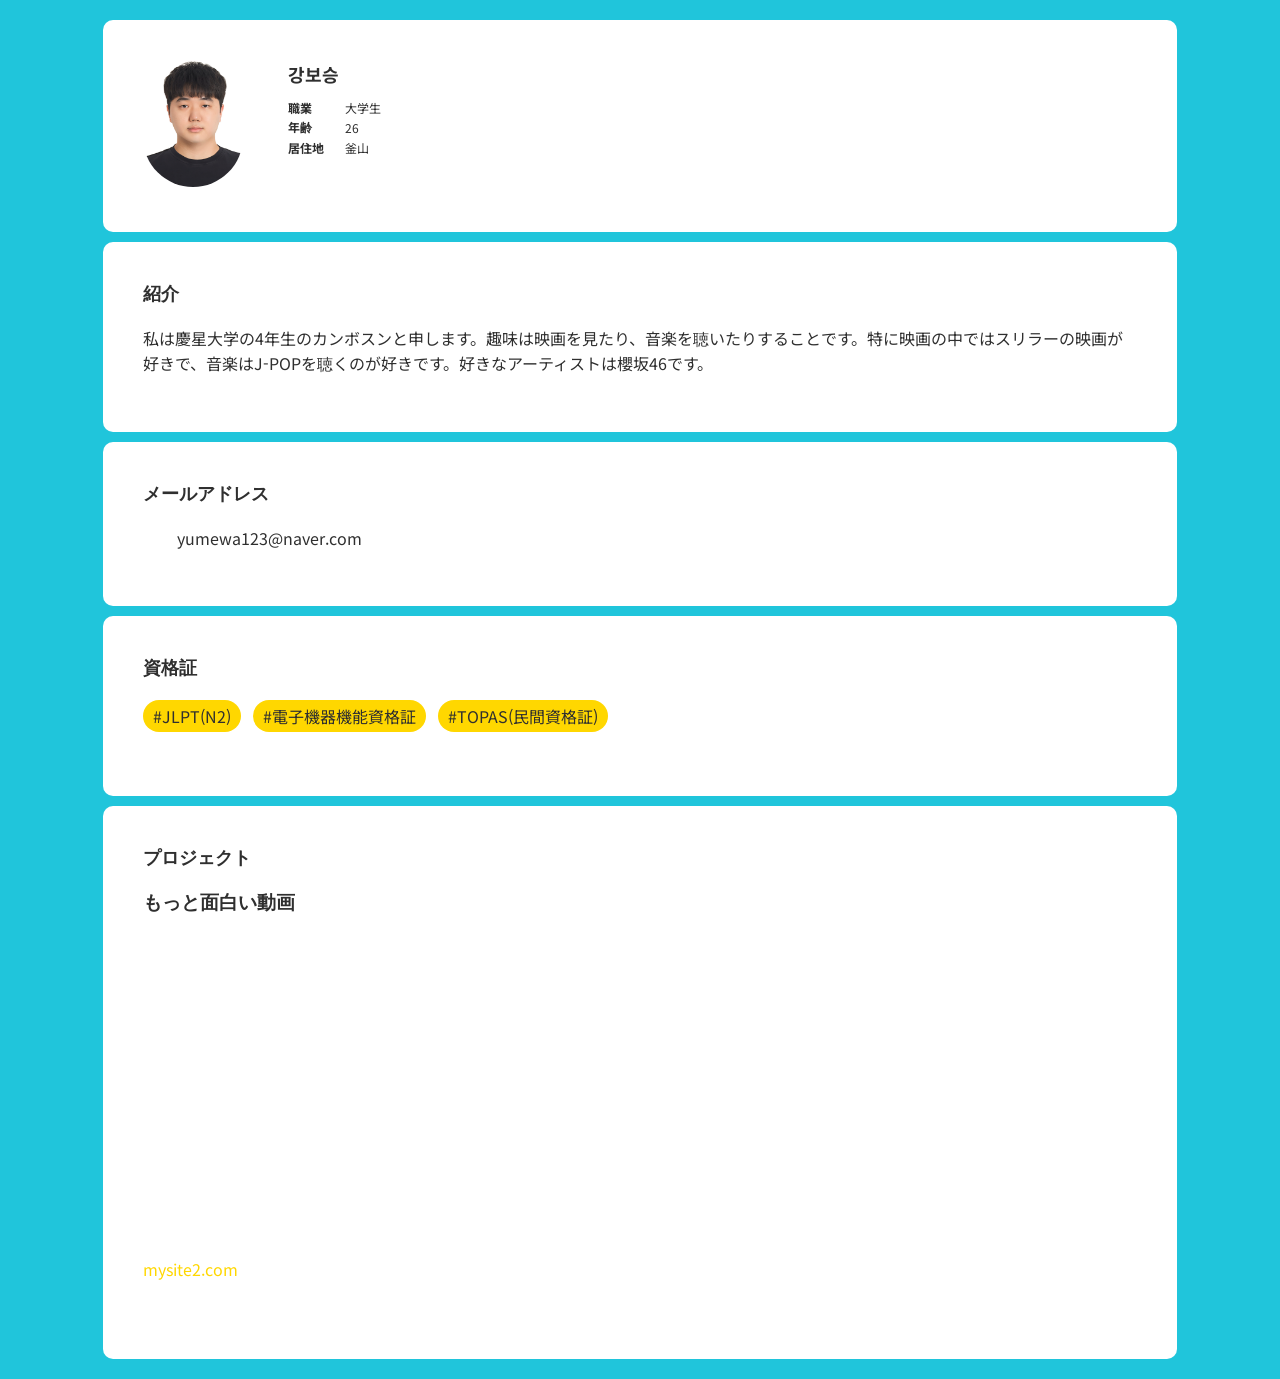
==== commit 7b3cc9d7: "commit and push" ====
--- a/0724/index.html
+++ b/0724/index.html
@@ -1,530 +1,91 @@
-<!DOCTYPE html>
-<html lang="ko"><head>
-<meta charset="UTF-8"><meta name="viewport" content="width=device-width, initial-scale=1.0">
-<title>강보승 | Resume & Portfolio</title><style>
-@import url('https://fonts.googleapis.com/css2?family=Noto+Sans+KR:wght@400;500;700;800;900&display=swap');
-
-:root{
-  --bg:#090b12;
-  --panel:rgba(20,24,36,.72);
-  --panel2:rgba(255,255,255,.055);
-  --text:#f7f8fc;
-  --muted:#a8afbf;
-  --line:rgba(255,255,255,.10);
-  --accent:#ffd43b;
-  --accent2:#ff9f1c;
-  --blue:#6ea8ff;
-  --shadow:0 25px 70px rgba(0,0,0,.42);
-}
-
-*{box-sizing:border-box}
-html{scroll-behavior:smooth}
-body{
-  margin:0;
-  color:var(--text);
-  font-family:'Noto Sans KR',sans-serif;
-  line-height:1.7;
-  min-height:100vh;
-  background:
-    radial-gradient(circle at 12% 10%,rgba(72,125,255,.38),transparent 27%),
-    radial-gradient(circle at 88% 15%,rgba(255,212,59,.18),transparent 24%),
-    radial-gradient(circle at 55% 80%,rgba(116,73,255,.20),transparent 30%),
-    linear-gradient(135deg,#07111f 0%,#0d1830 48%,#11182a 100%);
-  overflow-x:hidden;
-}
-
-body:before{
-  content:"";
-  position:fixed;
-  inset:0;
-  pointer-events:none;
-  opacity:.28;
-  background-image:
-    linear-gradient(rgba(255,255,255,.035) 1px,transparent 1px),
-    linear-gradient(90deg,rgba(255,255,255,.035) 1px,transparent 1px);
-  background-size:36px 36px;
-  mask-image:linear-gradient(to bottom,#000,transparent 85%);
-}
-
-.wrapper{
-  width:min(980px,92%);
-  margin:48px auto 70px;
-}
-
-section{
-  position:relative;
-  margin-bottom:22px;
-  padding:38px;
-  border:1px solid var(--line);
-  border-radius:28px;
-  background:linear-gradient(145deg,rgba(255,255,255,.075),rgba(255,255,255,.025));
-  backdrop-filter:blur(18px);
-  -webkit-backdrop-filter:blur(18px);
-  box-shadow:var(--shadow);
-  overflow:hidden;
-  transition:transform .35s ease,border-color .35s ease,box-shadow .35s ease;
-}
-
-section:hover{
-  transform:translateY(-6px);
-  border-color:rgba(255,212,59,.28);
-  box-shadow:0 32px 85px rgba(0,0,0,.48);
-}
-
-section:after{
-  content:"";
-  position:absolute;
-  width:180px;
-  height:180px;
-  right:-90px;
-  bottom:-110px;
-  border-radius:50%;
-  background:radial-gradient(circle,rgba(255,212,59,.13),transparent 68%);
-  pointer-events:none;
-}
-
-.profile-card{
-  min-height:330px;
-  display:flex;
-  align-items:center;
-  gap:42px;
-  padding:48px;
-  background:
-    linear-gradient(135deg,rgba(255,255,255,.10),rgba(255,255,255,.025)),
-    radial-gradient(circle at 90% 0%,rgba(255,212,59,.18),transparent 32%);
-}
-
-.profile-card:before{
-  content:"";
-  position:absolute;
-  width:310px;
-  height:310px;
-  right:-145px;
-  top:-165px;
-  border-radius:50%;
-  background:radial-gradient(circle at 35% 35%,#fff2a1 0,var(--accent) 34%,#bd8600 72%,transparent 73%);
-  opacity:.85;
-  filter:blur(.2px);
-}
-
-.profile-photo,.profile-content{
-  position:relative;
-  z-index:2;
-}
-
-.profile-photo{
-  flex:0 0 165px;
-}
-
-.profile-photo img{
-  display:block;
-  width:165px;
-  height:165px;
-  object-fit:cover;
-  border-radius:50%;
-  border:4px solid rgba(255,255,255,.92);
-  box-shadow:
-    0 0 0 10px rgba(255,212,59,.08),
-    0 20px 45px rgba(0,0,0,.48);
-  transition:transform .45s ease,box-shadow .45s ease;
-}
-
-.profile-photo img:hover{
-  transform:scale(1.05) rotate(2deg);
-  box-shadow:
-    0 0 0 12px rgba(255,212,59,.13),
-    0 25px 55px rgba(0,0,0,.58);
-}
-
-.eyebrow,.section-label{
-  margin:0 0 9px;
-  color:var(--accent);
-  font-size:11px;
-  font-weight:900;
-  letter-spacing:2.5px;
-}
-
-h1,h2,h3{margin-top:0}
-h1{
-  margin-bottom:8px;
-  font-size:clamp(42px,7vw,70px);
-  line-height:1;
-  font-weight:900;
-  letter-spacing:-3px;
-  text-shadow:0 8px 30px rgba(0,0,0,.35);
-}
-
-h2{
-  margin-bottom:22px;
-  font-size:31px;
-  line-height:1.2;
-  letter-spacing:-1px;
-}
-
-h3{
-  margin-bottom:7px;
-  font-size:21px;
-}
-
-.profile-message{
-  margin:0 0 24px;
-  color:#cbd1df;
-  font-size:16px;
-}
-
-.info-grid{
-  display:flex;
-  flex-wrap:wrap;
-  gap:26px;
-}
-
-.info-grid div{
-  display:flex;
-  flex-direction:column;
-  min-width:70px;
-}
-
-.info-grid span{
-  color:#858da0;
-  font-size:10px;
-  letter-spacing:1px;
-}
-
-.info-grid strong{
-  font-size:14px;
-}
-
-.lead{
-  margin:0;
-  font-size:20px;
-  font-weight:700;
-  color:#edf0f7;
-}
-
-.contact-list{
-  display:grid;
-  grid-template-columns:repeat(2,1fr);
-  gap:14px;
-}
-
-.contact-item{
-  display:flex;
-  align-items:center;
-  gap:14px;
-  min-height:76px;
-  padding:17px;
-  border:1px solid var(--line);
-  border-radius:17px;
-  background:rgba(255,255,255,.045);
-  color:var(--text);
-  text-decoration:none;
-  transition:transform .25s ease,background .25s ease,border-color .25s ease;
-}
-
-.contact-item:hover{
-  transform:translateY(-4px);
-  background:rgba(255,212,59,.08);
-  border-color:rgba(255,212,59,.42);
-}
-
-.contact-item small{
-  display:block;
-  color:#7f8799;
-  font-size:9px;
-  letter-spacing:1.6px;
-}
-
-.icon{
-  display:grid;
-  place-items:center;
-  width:44px;
-  height:44px;
-  flex:0 0 44px;
-  border-radius:14px;
-  color:#141414;
-  background:linear-gradient(145deg,#fff08a,var(--accent));
-  font-weight:900;
-  box-shadow:0 10px 22px rgba(255,212,59,.18);
-}
-
-.skills{
-  display:flex;
-  flex-wrap:wrap;
-  gap:10px;
-}
-
-.skills span{
-  display:inline-block;
-  padding:8px 15px;
-  border:1px solid rgba(255,255,255,.10);
-  border-radius:999px;
-  color:#1a1a1a;
-  background:linear-gradient(145deg,#ffe98a,var(--accent));
-  font-size:13px;
-  font-weight:800;
-  box-shadow:0 8px 20px rgba(255,212,59,.13);
-  transition:transform .22s ease;
-}
-
-.skills span:hover{transform:translateY(-3px) scale(1.03)}
-
-.qualifications{
-  margin-top:30px;
-  padding-top:25px;
-  border-top:1px solid var(--line);
-}
-
-.qualifications h3{font-size:17px}
-
-.qualification-list{
-  display:flex;
-  flex-wrap:wrap;
-  gap:12px;
-}
-
-.qualification-list div{
-  display:flex;
-  align-items:center;
-  gap:10px;
-  padding:12px 16px;
-  border:1px solid var(--line);
-  border-radius:14px;
-  background:rgba(255,255,255,.045);
-}
-
-.qualification-list div:before{
-  content:"✓";
-  display:grid;
-  place-items:center;
-  width:23px;
-  height:23px;
-  border-radius:50%;
-  background:var(--accent);
-  color:#151515;
-  font-size:12px;
-  font-weight:900;
-}
-
-.qualification-list span{
-  color:var(--muted);
-  font-size:12px;
-}
-
-.project-card{
-  display:grid;
-  grid-template-columns:55px 1fr;
-  gap:16px;
-  padding-top:7px;
-}
-
-.project-number{
-  font-size:13px;
-  font-weight:900;
-  color:var(--accent);
-}
-
-.project-body{
-  padding-left:23px;
-  border-left:1px solid var(--line);
-}
-
-.project-body p{color:var(--muted)}
-
-video{
-  display:block;
-  width:100%;
-  max-height:560px;
-  margin-top:20px;
-  border:1px solid var(--line);
-  border-radius:18px;
-  background:#050608;
-  box-shadow:0 20px 45px rgba(0,0,0,.38);
-}
-
-footer{
-  display:flex;
-  justify-content:space-between;
-  padding:13px 8px;
-  color:#747c8e;
-  font-size:11px;
-}
-
-@media(max-width:650px){
-  .wrapper{width:94%;margin:18px auto 45px}
-  section{padding:27px 22px;border-radius:21px}
-  .profile-card{
-    align-items:flex-start;
-    flex-direction:column;
-    gap:24px;
-    padding:32px 25px 36px;
-  }
-  .profile-photo{flex-basis:auto}
-  .profile-photo img{width:120px;height:120px}
-  h1{font-size:48px}
-  h2{font-size:27px}
-  .contact-list{grid-template-columns:1fr}
-  .project-card{grid-template-columns:34px 1fr}
-  .project-body{padding-left:15px}
-  footer{flex-direction:column;gap:4px}
-}
-
-/* 항목별 페이지 이동 네비게이션 */
-.section-nav{
-  display:flex;
-  flex-wrap:wrap;
-  gap:12px;
-  margin:0 0 28px;
-  padding:16px;
-  border:1px solid rgba(255,255,255,.12);
-  border-radius:20px;
-  background:rgba(255,255,255,.055);
-  backdrop-filter:blur(16px);
-  position:sticky;
-  top:14px;
-  z-index:20;
-  box-shadow:0 14px 35px rgba(0,0,0,.18);
-}
-.section-nav a{
-  flex:1 1 130px;
-  min-width:110px;
-  padding:12px 18px;
-  border:1px solid rgba(255,255,255,.12);
-  border-radius:13px;
-  color:#eaf0ff;
-  text-decoration:none;
-  text-align:center;
-  font-weight:800;
-  background:rgba(255,255,255,.055);
-  transition:transform .22s ease, background .22s ease, border-color .22s ease, box-shadow .22s ease;
-}
-.section-nav a:hover{
-  transform:translateY(-3px);
-  background:linear-gradient(135deg,rgba(255,212,59,.20),rgba(72,125,255,.18));
-  border-color:rgba(255,212,59,.55);
-  box-shadow:0 10px 24px rgba(0,0,0,.2);
-}
-.section-nav a.active{
-  background:linear-gradient(135deg,rgba(255,212,59,.24),rgba(72,125,255,.20));
-  border-color:rgba(255,212,59,.7);
-  color:#fff;
-}
-.page-panel{display:none;animation:pageIn .35s ease}
-.page-panel.active{display:block}
-@keyframes pageIn{
-  from{opacity:0;transform:translateY(12px)}
-  to{opacity:1;transform:translateY(0)}
-}
-.back-home{
-  display:inline-flex;
-  align-items:center;
-  gap:8px;
-  margin-top:24px;
-  padding:10px 16px;
-  border-radius:12px;
-  border:1px solid rgba(255,255,255,.12);
-  background:rgba(255,255,255,.06);
-  color:#fff;
-  text-decoration:none;
-  font-weight:700;
-}
-.back-home:hover{background:rgba(255,212,59,.14);border-color:rgba(255,212,59,.45)}
-@media(max-width:640px){
-  .section-nav{position:static;padding:12px;gap:8px}
-  .section-nav a{flex:1 1 calc(50% - 8px);min-width:0;padding:10px 8px;font-size:14px}
-}
-
-</style>
-</head><body><main class="wrapper">
-    <nav class="section-nav" aria-label="페이지 메뉴">
-      <a href="#home" data-page="home" class="active">🏠 ホーム</a>
-      <a href="#about" data-page="about">👤 自己紹介</a>
-      <a href="#contact" data-page="contact">✉️ 連絡先</a>
-      <a href="#skills" data-page="skills">🛠️ 資格証</a>
-      <a href="#projects" data-page="projects">🎬 お気に入りの動画</a>
-    </nav>
-
-<section class="profile-card">
-<div class="profile-photo"><img src="images/profile.jpg" alt="강보승의 증명사진"></div>
-<div class="profile-content"><p class="eyebrow">履歴書 · プロフィール</p><h1>カンボスン</h1>
-<p class="profile-message"> 慶星大学日語文学専攻 4年生 </p>
-<div class="info-grid"><div><span>職業</span><strong>大学生</strong></div><div><span>年齢</span><strong>25歳</strong></div><div><span>居住地</span><strong>釜山</strong></div></div></div></section>
-<section id="about"><p class="section-label">01 · ABOUT</p><h2>私を紹介します</h2><p class="lead">こんにちは、私は慶星大学日語文学専攻 4年生のカンボスンと申します。まず、私の趣味の一つは映画を見ることです。ジャンルはスリラーとホラー映画が好みで、特にエグい映画が好きです。二つの趣味はスポーツを見ることが好きです。スポーツは全部好きなんですけど、好みのスポーツはサッカーと野球です。</p></section>
-<section id="contact"><p class="section-label">02 · CONTACT</p><h2>Contact</h2><div class="contact-list">
-<a href="mailto:yumewa123@naver.com" class="contact-item"><span class="icon">✉</span><span><small>EMAIL</small>yumewa123@naver.com</span></a>
-<a href="https://github.com/kbswa123-lab" target="_blank" rel="noopener" class="contact-item"><span class="icon">↗</span><span><small>GITHUB</small>kbswa123-lab</span></a>
-</div></section>
-<section id="skills"><p class="section-label">03 · SKILLS</p><h2>Skills</h2><div class="skills">
-<div class="qualifications"><h3>자격증</h3><div class="qualification-list"><div><strong>JLPT</strong><span>N2</span></div><div><strong>電子機能資格</strong></div></div></div></section>
-<section id="project"><p class="section-label">04 · PROJECTS</p><h2>Projects</h2><article class="project-card"><div class="project-number">01</div><div class="project-body"><h3>好みの動画</h3><video src="_사랑, 시작했습니다..mp4" controls playsinline preload="metadata"></video></div></article></section>
-<footer><span>© 2026 강보승</span><span>Resume & Portfolio</span></footer>
-</main>
-<script>
-document.addEventListener('DOMContentLoaded', () => {
-  const links = [...document.querySelectorAll('.section-nav a[data-page]')];
-
-  // 기존 섹션의 ID를 페이지 메뉴와 연결
-  const map = {
-    home: null,
-    about: document.querySelector('#about, section.about'),
-    contact: document.querySelector('#contact, section.contact'),
-    skills: document.querySelector('#skills, section.skills'),
-    projects: document.querySelector('#projects, section.projects')
-  };
-
-  // ID가 없는 기존 섹션을 제목/내용 구조로 찾아서 보완
-  const sections = [...document.querySelectorAll('main section')];
-  const findSection = (words) => sections.find(s => words.some(w => s.textContent.includes(w)));
-
-  map.about ||= findSection(['자기소개', 'About']);
-  map.contact ||= findSection(['Contact', '연락처', '이메일']);
-  map.skills ||= findSection(['Skills', '자격증', 'JLPT']);
-  map.projects ||= findSection(['Projects', '프로젝트', 'movie.mp4']);
-
-  Object.entries(map).forEach(([key, el]) => {
-    if (el) {
-      el.id = key;
-      el.classList.add('page-panel');
-    }
-  });
-
-  // 홈은 프로필/히어로 영역을 의미하므로, section이 아닌 main 상단을 사용
-  const hero = document.querySelector('main > header, main .hero, .hero');
-  if (hero) {
-    hero.id = 'home';
-    hero.classList.add('page-panel');
-  }
-
-  const panels = [...document.querySelectorAll('.page-panel')];
-
-  function showPage(page, updateHash = true) {
-    if (page !== 'home' && !document.getElementById(page)) page = 'home';
-
-    panels.forEach(p => p.classList.toggle('active', p.id === page));
-    links.forEach(a => a.classList.toggle('active', a.dataset.page === page));
-
-    // 홈에서는 페이지 전체의 첫 화면을 보여주도록
-    if (page === 'home') {
-      panels.forEach(p => p.classList.remove('active'));
-      if (hero) hero.classList.add('active');
-    }
-
-    if (updateHash) history.pushState({page}, '', '#' + page);
-    window.scrollTo({top:0, behavior:'smooth'});
-  }
-
-  links.forEach(link => {
-    link.addEventListener('click', e => {
-      e.preventDefault();
-      showPage(link.dataset.page);
-    });
-  });
-
-  window.addEventListener('popstate', () => {
-    showPage(location.hash.replace('#','') || 'home', false);
-  });
-
-  showPage(location.hash.replace('#','') || 'home', false);
-});
-</script>
-
-</body></html>+<!DOCTYPE html>
+<html lang="ko">
+<head>
+    <meta charset="UTF-8">
+    <title>강보승 ポートフォリオ</title>
+    <link rel="stylesheet" href="css/style.css">
+</head>
+<body>
+    <div class="wrapper">
+        <h1>강보승のポートフォリオ</h1> 
+    <!DOCTYPE html>
+<html>
+<head>
+    <style>
+        body {
+            background-color: rgba(22, 195, 218, 0.952); /* 색상 이름, HEX(#ff0000), RGB 등 사용 가능 */
+        }
+    </style>
+</head>
+<body>
+    <h1>배경색이 연한 파란색인 웹페이지</h1>
+</body>
+</html>
+        <section id="my_info">
+            <h2>My info</h2> 
+            <img src="images/20221222 강보승 (증명).jpg" alt="강보승의 얼굴 사진" />
+            <table>
+                <tbody>
+                    <tr id="myname">
+                        <th>名前</th>
+                        <td>강보승</td>
+                    </tr>
+                    <tr>
+                        <th>職業</th>
+                        <td>大学生</td>
+                    </tr>
+                    <tr>
+                        <th>年齢</th>
+                        <td>26</td>
+                    </tr>
+                    <tr>
+                        <th>居住地</th>
+                        <td>釜山</td>
+                    </tr>
+                </tbody>
+            </table>
+        </section>
+            
+        <section id=""about>
+            <h2>紹介</h2>
+            <p>私は慶星大学の4年生のカンボスンと申します。趣味は映画を見たり、音楽を聴いたりすることです。特に映画の中ではスリラーの映画が好きで、音楽はJ-POPを聴くのが好きです。好きなアーティストは櫻坂46です。</p>
+        </section>
+        
+        <section id="contact">
+            <h2>メールアドレス</h2>
+            <ul>
+                
+                <li>
+                    <a href="mailto:mail@mail.com" target="_blank">yumewa123@naver.com</a>
+                
+            </ul>  
+        </section>
+        
+       
+
+        <section id="skill">
+            <h2>資格証</h2>
+            <ol>
+                <li>JLPT(N2)</li>
+                <li>電子機器機能資格証</li>
+                <li>TOPAS(民間資格証)</li>
+                
+            </ol>
+        </section>
+        
+        <section id="project">
+            <h2>プロジェクト</h2>
+            <ol>
+                
+                <li>
+                    <h3>もっと面白い動画</h3>
+                    <iframe width="100%" height="315" src="https://www.youtube.com/embed/CEM6LF3jqgc" title="YouTube video player" frameborder="0" allow="accelerometer; autoplay; clipboard-write; encrypted-media; gyroscope; picture-in-picture" allowfullscreen></iframe>
+                    <a href="images/sakurazaka46.jpg" target="_blank">mysite2.com</a>
+                </li>
+            </ol>    
+        </section>
+    </div>
+    
+
+</body>
+</html>
--- a/0724/css/style.css
+++ b/0724/css/style.css
@@ -0,0 +1,162 @@
+@charset "UTF-8";
+@import url('https://fonts.googleapis.com/css2?family=Noto+Sans+KR&display=swap');
+
+body {
+    background-color: #f5f5f5;
+    color: #2f2f2f;
+    font-family: 'Noto Sans KR', sans-serif;
+    font-size: 16px;
+}
+
+section {
+    background-color: white;
+    border-radius: 10px;
+    padding: 40px;
+    margin-bottom: 10px;
+}
+
+.wrapper {
+    width: 85%;
+    margin: 20px auto;
+}
+
+h1 {
+    display: none;
+}
+
+h2, h3 {
+    font-family: sans-serif;
+}
+
+h2 {
+    margin: 0 0 20px 0;
+    text-transform: uppercase;
+    font-size: 18px;
+}
+
+#my_info h2 {
+    display: none;
+}
+
+#my_info img {
+    width: 100px;
+    height: auto;
+    border-radius: 50px;
+    margin-right: 40px;
+} 
+
+table {
+    display: inline-block;
+    border-collapse: collapse;
+    border-spacing: 0;
+    vertical-align: top;
+}
+
+th {
+    text-align: left;
+    padding-right: 20px;
+}
+
+th, td {
+    font-size: 12px;
+}
+
+#myname th {
+    display: none;
+}
+
+#myname td {
+    display: block;
+    font-size: 18px;
+    font-weight: bold;
+    margin-bottom: 10px;
+}
+
+a {
+    color: inherit;
+    text-decoration: none;
+}
+
+a:hover {
+    text-decoration: underline;
+    color: gold;
+}
+
+ul {
+    list-style: none;
+    padding: 0;
+}
+
+ul li {
+    margin-bottom: 4px;
+}
+
+ul li::before {
+    display: inline-block;
+    width: 20px;
+    height: 20px;
+    vertical-align: middle;
+    margin-right: 10px;
+}
+
+ul li:nth-child(1)::before {
+    content: url('../images/ico_mobile.png');
+}
+ul li:nth-child(2)::before {
+    content: url('../images/ico_email.png');
+}
+ul li:nth-child(3)::before {
+    content: url('../images/ico_facebook.png');
+}
+ul li:nth-child(4)::before {
+    content: url('../images/ico_blog.png');
+}
+
+#skill ol {
+    list-style: none;
+    padding: 0;
+}
+
+#skill li {
+    display: inline-block;
+    background-color: gold;
+    padding: 4px 10px;
+    border-radius: 32px;
+    margin: 0 8px 8px 0;
+}
+
+#skill li::before {
+    content: "#";
+}
+
+#project ol {
+    list-style: none;
+    padding: 0;
+}
+
+#project li {
+    border-bottom: 1px solid #ddd;
+    padding-bottom: 20px;
+}
+
+#project li:last-child {
+    border-bottom: none;
+}
+
+#project video {
+    width: 100%;
+}
+
+#project a {
+    color: gold;
+    display: inline-block;
+    border-radius: 4px;
+    padding: 2px 8px 2px 0;
+}
+
+#project a:hover {
+    background-color: #2f2f2f;
+    text-decoration: none;
+    padding: 2px 8px;
+    transition: padding 0.2s;
+}
